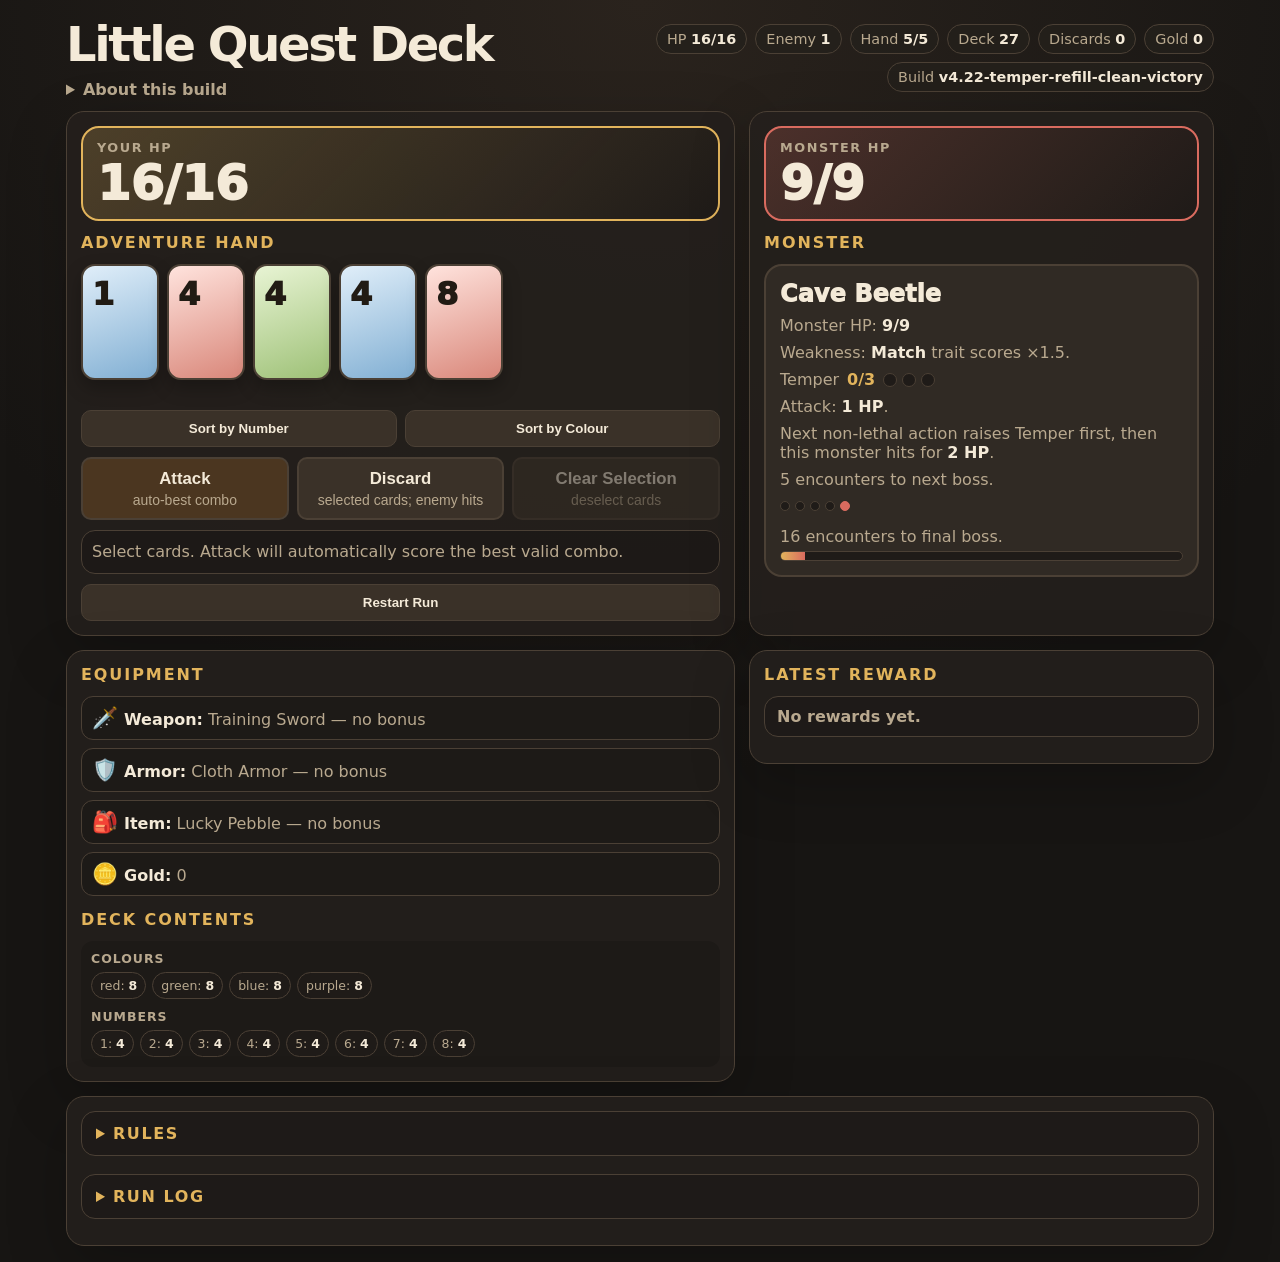
==== public/index.html @ 410072ea "Add enemy temper mechanics" ====
<!DOCTYPE html>
<html lang="en">
<head>
<meta charset="UTF-8">
<meta name="viewport" content="width=device-width, initial-scale=1.0">
<title>Little Quest Deck</title>
<link rel="stylesheet" href="styles.css">
</head>
<body>
<div class="app">
  <div class="header">
    <div>
      <h1>Little Quest Deck</h1>
      <details class="about-box">
        <summary>About this build</summary>
        <div class="subtitle">A stripped-back card-combo prototype. Fight one enemy at a time. Attack with selected cards, Discard X → Draw X to cycle cards, or clear your selection without spending a turn. Partial attacks and discards raise enemy Temper before retaliation. Defeating an enemy fully refills your hand. <strong id="buildLabel"></strong></div>
      </details>
    </div>
    <div class="stats">
      <div class="stat">HP <strong id="hp"></strong></div>
      <div class="stat">Enemy <strong id="encounter"></strong></div>
      <div class="stat">Hand <strong id="handCount"></strong></div>
      <div class="stat">Deck <strong id="deckCount"></strong></div>
      <div class="stat">Discards <strong id="discardCount"></strong></div>
      <div class="stat">Gold <strong id="goldCount"></strong></div>
      <div class="stat">Build <strong id="buildStat"></strong></div>
    </div>
  </div>

  <div class="grid">
    <main class="panel player-panel">
      <div class="player-hp-row"><div class="hp-card" id="playerHp"><div class="label">Your HP</div><div class="value" id="playerHpValue"></div></div></div>
      <h2>Adventure Hand</h2>
      <div class="hand" id="hand"></div>
      <div class="actions" style="grid-template-columns: repeat(2, 1fr);">
        <button id="sortNumberBtn">Sort by Number</button>
        <button id="sortColorBtn">Sort by Colour</button>
      </div>
      <div class="actions combat-actions">
        <button class="action-btn" id="attackBtn">Attack <small>auto-best combo</small></button>
        <button class="action-btn" id="discardBtn">Discard <small>selected cards; enemy hits</small></button>
        <button class="action-btn" id="clearSelectionBtn">Clear Selection <small>deselect cards</small></button>
      </div>
      <div class="score-preview" id="scorePreview"></div>
      <div class="actions" style="grid-template-columns: 1fr;">
        <button id="restartBtn">Restart Run</button>
      </div>
    </main>

    <section class="panel monster-panel">
      <div class="hp-board">
        <div class="hp-card monster" id="monsterHp"><div class="label">Monster HP</div><div class="value" id="monsterHpValue"></div></div>
      </div>
      <h2>Monster</h2>
      <div class="enemy" id="enemy"></div>
    </section>
  </div>

  <div class="info-grid">
    <section class="panel info-main">
      <h2>Equipment</h2>
      <div class="equipment" id="equipment"></div>
      <h2>Deck Contents</h2>
      <div class="deck-list" id="deckList"></div>
    </section>

    <section class="panel info-side">
      <h2>Latest Reward</h2>
      <div class="reward-banner" id="rewardBanner">No rewards yet.</div>
    </section>

    <aside class="panel rules-row">
      <details class="rules-box">
        <summary>Rules</summary>
      <ul class="rules">
        <li><strong>Attack</strong> with selected cards. The game automatically chooses the highest-scoring valid combo: Match, Sequence, or Flush. The Attack button turns green when the selected attack will defeat the enemy, red when it only deals partial damage.</li>
        <li>Starting hand size is 5. Hand size can rise to a max of 7.</li>
        <li><strong>Score math:</strong> selected card count × size multiplier × combo-family bonuses. Match, Sequence, and Flush bonuses can stack. Matching the enemy weakness adds another bonus. Weapons add bonus damage to their attack family.</li>
        <li><strong>Combo bonuses:</strong> Match ×1.25, Sequence ×1.25, Flush ×1.5. A straight flush gets both Sequence and Flush. Match hands score in chunks, so two pair = pair + pair and full house = three-kind + pair.</li>
        <li><strong>Valid combos:</strong> Match = all selected cards are in matching-number groups, including pair, two pair, three/four of a kind, or full house. Sequence = 3+ consecutive numbers. Flush = 3+ same colour.</li>
        <li>Enemy weakness is one broad family: Match, Sequence, or Flush. Combo bonuses stack; a straight flush gets both Sequence and Flush.</li>
        <li>Enemies have HP. If your attack is less than their total HP, it still knocks their HP down, raises Temper by 1, then they hit back.</li>
        <li><strong>Temper:</strong> each enemy starts at 0 Temper. Partial attacks and discards raise Temper before retaliation, up to 3. Each Temper adds +1 to that enemy's attack. Temper resets when a new enemy appears.</li>
        <li>Enemies 5, 10, and 15 are bosses. Enemy 16 is the final boss: -1 effective hand size, win prize on defeat, then you can keep playing endless mode.</li>
        <li><strong>Discard</strong> replaces selected cards. The enemy gains Temper, then hits afterward at half strength rounded down.</li>
        <li><strong>Clear Selection</strong> deselects your current cards without spending a turn.</li>
        <li>After a non-lethal attack, draw at most 2 cards. Defeating an enemy fully refills your hand for the next encounter.</li>
        <li><strong>Clean Victory:</strong> defeat with 0-3 excess damage to gain +2 gold. Boss Clean Victories also heal 1 HP.</li>
        <li>Equipment slots start with basic no-bonus gear. New gear can be equipped or sold for gold. Weapon adds attack damage, Armor reduces damage, and Item gives utility bonuses.</li>
        <li>Deck editing rewards — adding or removing cards — are not in this build yet.</li>
      </ul>
      </details>
      <details class="rules-box log-box">
        <summary>Run Log</summary>
        <div class="log" id="log"></div>
      </details>
    </aside>
  </div>
</div>
<div class="modal" id="modal"><div class="modal-card" id="modalCard"></div></div>

<script src="game.js"></script>
</body>
</html>
---- public/styles.css ----
:root {
  --bg: #171513;
  --panel: #24201c;
  --panel2: #302a24;
  --text: #f4ead8;
  --muted: #b9a98f;
  --gold: #e2b45c;
  --red: #d96b5f;
  --green: #83b36b;
  --blue: #6fa9d8;
  --purple: #b284d8;
  --border: #4b4035;
}
* { box-sizing: border-box; }
body {
  margin: 0;
  background: radial-gradient(circle at top, #2a231d 0%, var(--bg) 55%);
  color: var(--text);
  font-family: system-ui, -apple-system, BlinkMacSystemFont, "Segoe UI", sans-serif;
  min-height: 100vh;
}
button {
  border: 1px solid var(--border);
  background: #3a3128;
  color: var(--text);
  border-radius: 10px;
  padding: 10px 14px;
  cursor: pointer;
  font-weight: 800;
}
button:hover:not(:disabled) { border-color: var(--gold); transform: translateY(-1px); }
button:disabled { opacity: 0.45; cursor: not-allowed; }
button.attack-ready { background: #2f5f35; border-color: var(--green); }
button.attack-short { background: #67302b; border-color: var(--red); }
.hp-board { margin: 0 0 12px; display:grid; grid-template-columns: 1fr; gap:12px; }
.player-hp-row { margin: 0 0 12px; }
.hp-card { border: 2px solid var(--gold); border-radius: 18px; padding: 12px 14px; background: linear-gradient(135deg, rgba(226,180,92,0.22), rgba(0,0,0,0.12)); }
.hp-card.monster { border-color: var(--red); background: linear-gradient(135deg, rgba(217,107,95,0.22), rgba(0,0,0,0.12)); }
.hp-card .label { color: var(--muted); font-weight:900; text-transform:uppercase; letter-spacing:0.12em; font-size:0.8rem; }
.hp-card .value { color: var(--text); font-size: clamp(1.8rem, 5vw, 3rem); font-weight: 950; line-height: 1; margin-top:4px; }
.hp-card.low { border-color: var(--red); background: linear-gradient(135deg, rgba(217,107,95,0.30), rgba(0,0,0,0.16)); }
.app { max-width: 1180px; margin: 0 auto; padding: 16px; }
.header { display: flex; justify-content: space-between; gap: 14px; align-items: center; margin-bottom: 12px; }
h1 { margin: 0; font-size: clamp(1.8rem, 4vw, 3rem); letter-spacing: -0.05em; white-space: nowrap; }
.subtitle { color: var(--muted); max-width: 720px; line-height: 1.5; }
.about-box { margin-top: 8px; max-width: 720px; }
.about-box summary { cursor: pointer; color: var(--muted); font-weight: 800; }
.about-box[open] summary { margin-bottom: 6px; color: var(--gold); }
.stats { display: flex; flex-wrap: wrap; gap: 8px; justify-content: flex-end; }
.stat { background: rgba(36,32,28,0.82); border: 1px solid var(--border); border-radius: 999px; padding: 6px 10px; color: var(--muted); font-size:0.9rem; }
.stat strong { color: var(--text); }
.grid { display: grid; grid-template-columns: minmax(0, 1.18fr) minmax(320px, 0.82fr); gap: 14px; align-items:start; }
.info-grid { display:grid; grid-template-columns: minmax(0, 1.18fr) minmax(320px, 0.82fr); gap:14px; margin-top:14px; align-items:start; }
.info-main { grid-column: 1; }
.info-side { grid-column: 2; }
.rules-row { grid-column: 1 / -1; }
.player-panel, .monster-panel { min-height: 100%; }
.panel { background: rgba(36,32,28,0.9); border: 1px solid var(--border); border-radius: 18px; padding: 14px; box-shadow: 0 20px 60px rgba(0,0,0,0.22); }
.panel h2 { margin: 0 0 12px; font-size: 1rem; color: var(--gold); text-transform: uppercase; letter-spacing: 0.12em; }
.enemy { background: var(--panel2); border: 2px solid var(--border); border-radius: 18px; padding: 14px; min-height: 150px; display: grid; gap: 8px; }
.enemy .name { font-size: 1.5rem; font-weight: 950; }
.enemy .line { color: var(--muted); }
.enemy strong { color: var(--text); }
.temper-row { display:grid; grid-template-columns: auto auto 1fr; gap:8px; align-items:center; color:var(--muted); }
.temper-row strong { color:var(--gold); }
.temper-pips { display:flex; gap:5px; align-items:center; }
.temper-pip { width:14px; height:14px; border-radius:999px; border:1px solid var(--border); background:#1f1b18; }
.temper-pip.hot { background:var(--red); border-color:var(--red); box-shadow:0 0 0 3px rgba(217,107,95,0.14); }
.hand { display: flex; flex-wrap: wrap; gap: 8px; min-height: 136px; }
.card { width: 78px; height: 116px; border-radius: 14px; border: 2px solid var(--border); background: linear-gradient(160deg, #f7ebd1, #d9c49a); color: #211b14; display: flex; flex-direction: column; justify-content: space-between; padding: 9px; cursor: pointer; box-shadow: 0 8px 18px rgba(0,0,0,0.25); user-select: none; position: relative; overflow: hidden; }
.card.selected { outline: 4px solid var(--gold); transform: translateY(-5px); }
.card .num { font-size: 2rem; font-weight: 950; }
.card.red { background: linear-gradient(160deg, #ffe3dd, #d9877a); }
.card.green { background: linear-gradient(160deg, #e8f4d4, #9ec177); }
.card.blue { background: linear-gradient(160deg, #e0eef9, #81afd3); }
.card.purple { background: linear-gradient(160deg, #eee0f9, #b891d7); }
.score-preview { margin-top: 10px; border: 1px solid var(--border); border-radius: 14px; padding: 10px; color: var(--muted); background: rgba(0,0,0,0.16); line-height: 1.35; }
.score-preview strong { color: var(--text); }
.score-big { display:flex; align-items:baseline; gap:10px; margin-bottom:8px; }
.score-number { font-size:2rem; font-weight:950; color:var(--gold); line-height:1; }
.score-formula { display:grid; grid-template-columns: repeat(auto-fit, minmax(105px, 1fr)); gap:8px; margin-top:8px; }
.score-part { background:rgba(255,255,255,0.05); border:1px solid var(--border); border-radius:10px; padding:8px; text-align:center; }
.score-part b { display:block; color:var(--text); font-size:1.05rem; }
.actions { display: grid; grid-template-columns: repeat(3, 1fr); gap: 8px; margin-top: 10px; }
.combat-actions { margin-top: 10px; margin-bottom: 10px; }
.combat-actions button { min-height: 58px; font-size: 1.05rem; border-width: 2px; }
.combat-actions #attackBtn { background: #4b3620; border-color: var(--border); }
.combat-actions #attackBtn.attack-ready { background: #2f5f35; border-color: var(--green); }
.combat-actions #attackBtn.attack-short { background: #67302b; border-color: var(--red); }
.action-btn small { display: block; color: var(--muted); font-weight: 500; margin-top: 3px; }
.reward-banner { margin: 12px 0; border: 1px solid var(--border); border-radius: 14px; padding: 10px 12px; background: rgba(0,0,0,0.12); color: var(--muted); font-weight: 750; }
.equipment { display:grid; gap:8px; margin-bottom:14px; }
.slot { border:1px solid var(--border); border-radius:12px; padding:9px 10px; background:rgba(0,0,0,0.14); color:var(--muted); }
.slot strong { color:var(--text); }
.slot .icon { font-size:1.3rem; margin-right:6px; }
.modal { position: fixed; inset: 0; background: rgba(0,0,0,0.68); display:none; align-items:center; justify-content:center; z-index:20; padding:20px; }
.modal.show { display:flex; }
.modal-card { width:min(560px, 100%); border:2px solid var(--gold); border-radius:20px; background:linear-gradient(160deg,#302a24,#1f1b18); padding:20px; box-shadow:0 24px 80px rgba(0,0,0,0.5); }
.modal-card h2 { margin:0 0 8px; color:var(--gold); }
.modal-card p { color:var(--muted); line-height:1.45; }
.modal-actions { display:grid; gap:10px; margin-top:14px; }
.shop-offer { border:1px solid var(--border); border-radius:14px; padding:10px; background:rgba(255,255,255,0.04); }
.shop-offer button { width:100%; margin-top:8px; }
.boss-track { display:flex; gap:5px; align-items:center; margin-top:4px; }
.boss-dot { width:10px; height:10px; border-radius:999px; border:1px solid var(--border); background:#1f1b18; }
.boss-dot.done { background:var(--gold); border-color:var(--gold); }
.boss-dot.boss { background:var(--red); border-color:var(--red); }
.hp-hit { animation: hpFlash 900ms ease-out; }
.hp-shake { animation: hpShake 900ms ease-out; }
@keyframes hpFlash { 0% { box-shadow:0 0 0 0 rgba(217,107,95,0); transform:scale(1); } 20% { box-shadow:0 0 0 8px rgba(217,107,95,0.50); transform:scale(1.06); background:rgba(217,107,95,0.24); } 100% { box-shadow:0 0 0 0 rgba(217,107,95,0); transform:scale(1); } }
@keyframes hpShake { 0%,100% { transform:translateX(0); } 15% { transform:translateX(-9px); } 30% { transform:translateX(9px); } 45% { transform:translateX(-7px); } 60% { transform:translateX(7px); } 75% { transform:translateX(-3px); } }
.final-track { margin-top:8px; }
.final-bar { height:10px; border:1px solid var(--border); border-radius:999px; background:#1f1b18; overflow:hidden; margin-top:5px; }
.final-fill { height:100%; background:linear-gradient(90deg, var(--gold), var(--red)); }
.deck-list { display: grid; gap: 10px; background: rgba(0,0,0,0.14); border-radius: 12px; padding: 10px; }
.deck-group h3 { margin: 0 0 6px; color: var(--muted); font-size: 0.78rem; text-transform: uppercase; letter-spacing: 0.08em; }
.deck-counts { display: flex; flex-wrap: wrap; gap: 6px; }
.deck-pill { border: 1px solid var(--border); border-radius: 999px; padding: 5px 8px; font-size: 0.78rem; color: var(--muted); background: #1f1b18; }
.deck-pill strong { color: var(--text); }
.rules-box { margin-bottom: 12px; border: 1px solid var(--border); border-radius: 14px; background: rgba(0,0,0,0.12); overflow: hidden; }
.log-box { margin-top: 18px; }
.rules-box summary { cursor: pointer; padding: 12px 14px; color: var(--gold); font-weight: 900; text-transform: uppercase; letter-spacing: 0.1em; list-style-position: inside; }
.rules-box[open] summary { border-bottom: 1px solid var(--border); }
.rules { color: var(--muted); line-height: 1.45; margin: 0 0 12px; padding-left: 18px; }
.rules-box .rules { margin: 12px 14px 14px 32px; }
.log { height: 220px; overflow: auto; background: rgba(0,0,0,0.18); border-radius: 12px; padding: 12px; color: var(--muted); line-height: 1.45; font-size: 0.92rem; }
.log p { margin: 0 0 8px; }
.game-over { font-size: 1.2rem; color: var(--gold); font-weight: 900; }
@media (max-width: 900px) { .grid, .info-grid { grid-template-columns: 1fr; } .header { align-items:flex-start; flex-direction:column; } .stats { justify-content: flex-start; } .actions, .score-formula { grid-template-columns: 1fr; } }
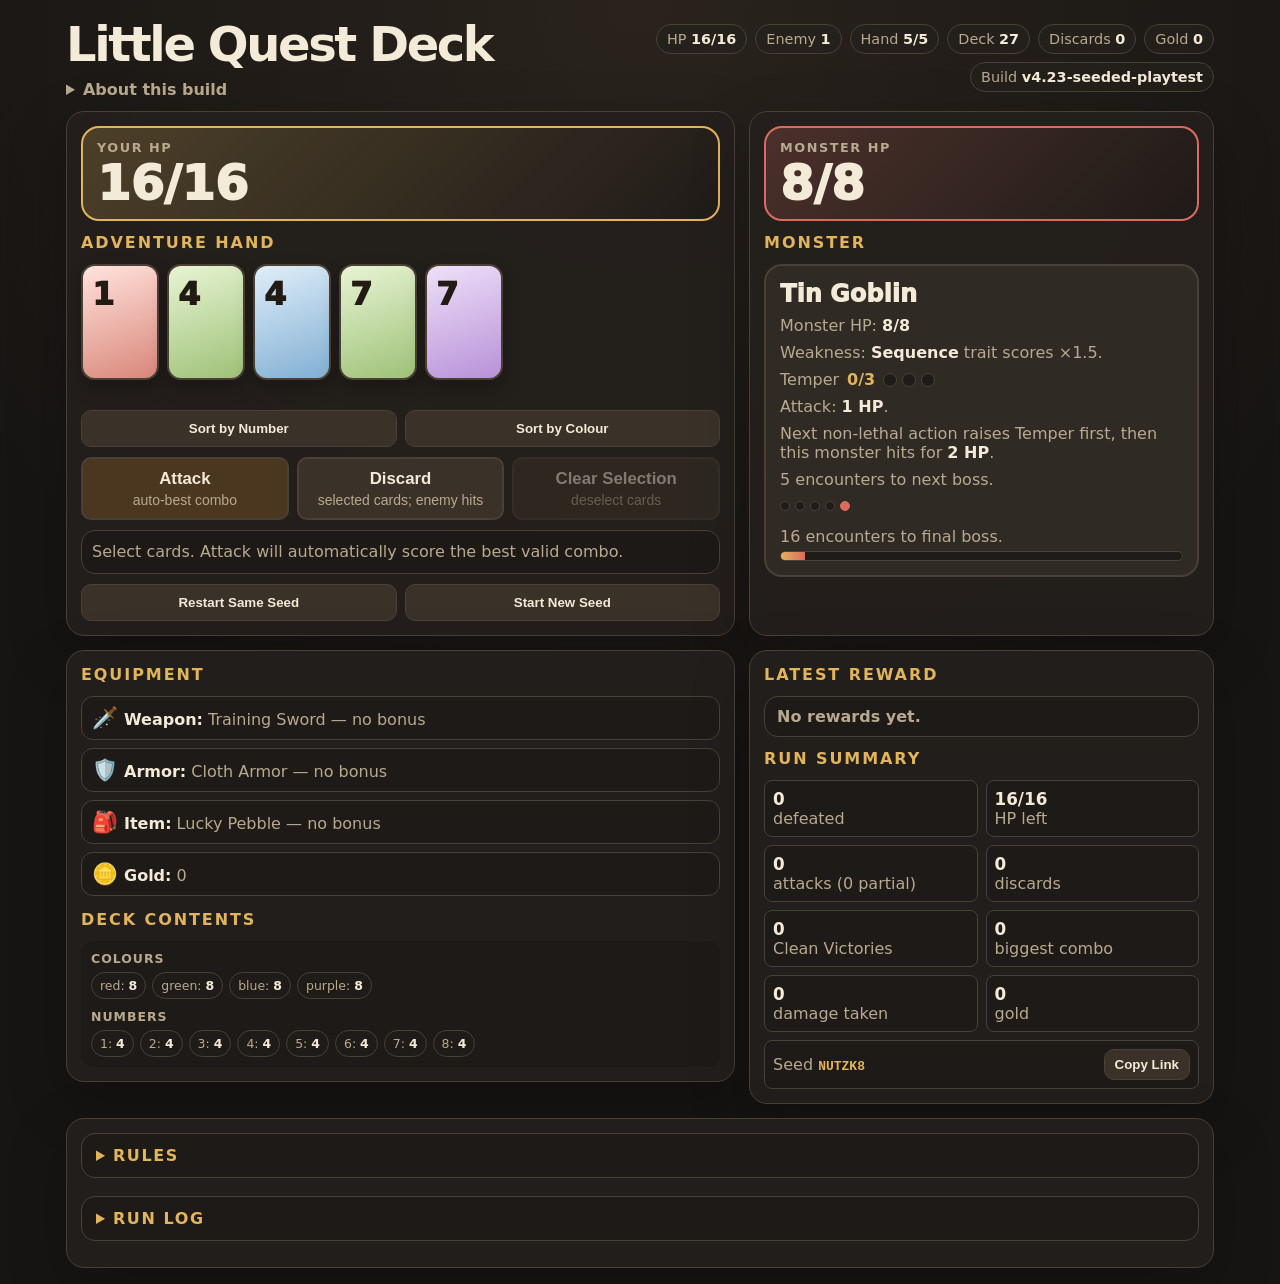
==== commit d1a578e5: "Add seeded playtest feedback" ====
--- a/public/index.html
+++ b/public/index.html
@@ -42,8 +42,9 @@
         <button class="action-btn" id="clearSelectionBtn">Clear Selection <small>deselect cards</small></button>
       </div>
       <div class="score-preview" id="scorePreview"></div>
-      <div class="actions" style="grid-template-columns: 1fr;">
-        <button id="restartBtn">Restart Run</button>
+      <div class="actions run-actions">
+        <button id="restartBtn">Restart Same Seed</button>
+        <button id="newSeedBtn">Start New Seed</button>
       </div>
     </main>
 
@@ -67,6 +68,8 @@
     <section class="panel info-side">
       <h2>Latest Reward</h2>
       <div class="reward-banner" id="rewardBanner">No rewards yet.</div>
+      <h2>Run Summary</h2>
+      <div class="run-summary" id="runSummary"></div>
     </section>
 
     <aside class="panel rules-row">
@@ -86,6 +89,7 @@
         <li><strong>Clear Selection</strong> deselects your current cards without spending a turn.</li>
         <li>After a non-lethal attack, draw at most 2 cards. Defeating an enemy fully refills your hand for the next encounter.</li>
         <li><strong>Clean Victory:</strong> defeat with 0-3 excess damage to gain +2 gold. Boss Clean Victories also heal 1 HP.</li>
+        <li>Each run has a seed in the page URL. Restart the same seed to replay identical cards, enemies, and rewards, or start a new seed for a fresh run.</li>
         <li>Equipment slots start with basic no-bonus gear. New gear can be equipped or sold for gold. Weapon adds attack damage, Armor reduces damage, and Item gives utility bonuses.</li>
         <li>Deck editing rewards — adding or removing cards — are not in this build yet.</li>
       </ul>
--- a/public/styles.css
+++ b/public/styles.css
@@ -76,6 +76,11 @@
 .card.purple { background: linear-gradient(160deg, #eee0f9, #b891d7); }
 .score-preview { margin-top: 10px; border: 1px solid var(--border); border-radius: 14px; padding: 10px; color: var(--muted); background: rgba(0,0,0,0.16); line-height: 1.35; }
 .score-preview strong { color: var(--text); }
+.forecast { display:grid; grid-template-columns:repeat(2,minmax(0,1fr)); gap:8px; margin-top:10px; }
+.forecast-item { border:1px solid var(--border); background:rgba(255,255,255,0.04); border-radius:8px; padding:8px; }
+.forecast-item span { display:block; color:var(--muted); font-size:0.78rem; text-transform:uppercase; font-weight:800; }
+.forecast-item strong { display:block; margin-top:2px; }
+.clean-forecast { color:var(--gold); font-weight:900; margin-top:9px; }
 .score-big { display:flex; align-items:baseline; gap:10px; margin-bottom:8px; }
 .score-number { font-size:2rem; font-weight:950; color:var(--gold); line-height:1; }
 .score-formula { display:grid; grid-template-columns: repeat(auto-fit, minmax(105px, 1fr)); gap:8px; margin-top:8px; }
@@ -89,6 +94,13 @@
 .combat-actions #attackBtn.attack-short { background: #67302b; border-color: var(--red); }
 .action-btn small { display: block; color: var(--muted); font-weight: 500; margin-top: 3px; }
 .reward-banner { margin: 12px 0; border: 1px solid var(--border); border-radius: 14px; padding: 10px 12px; background: rgba(0,0,0,0.12); color: var(--muted); font-weight: 750; }
+.run-summary { display:grid; grid-template-columns:repeat(2,minmax(0,1fr)); gap:8px; }
+.summary-stat { border:1px solid var(--border); border-radius:8px; padding:8px; background:rgba(0,0,0,0.14); color:var(--muted); }
+.summary-stat strong { display:block; color:var(--text); font-size:1.05rem; }
+.summary-seed { grid-column:1 / -1; display:flex; align-items:center; justify-content:space-between; gap:8px; }
+.summary-seed code { color:var(--gold); font-weight:900; overflow-wrap:anywhere; }
+.summary-seed button { padding:7px 10px; flex:0 0 auto; }
+.run-actions { grid-template-columns:repeat(2,minmax(0,1fr)); }
 .equipment { display:grid; gap:8px; margin-bottom:14px; }
 .slot { border:1px solid var(--border); border-radius:12px; padding:9px 10px; background:rgba(0,0,0,0.14); color:var(--muted); }
 .slot strong { color:var(--text); }
@@ -126,4 +138,5 @@
 .log { height: 220px; overflow: auto; background: rgba(0,0,0,0.18); border-radius: 12px; padding: 12px; color: var(--muted); line-height: 1.45; font-size: 0.92rem; }
 .log p { margin: 0 0 8px; }
 .game-over { font-size: 1.2rem; color: var(--gold); font-weight: 900; }
-@media (max-width: 900px) { .grid, .info-grid { grid-template-columns: 1fr; } .header { align-items:flex-start; flex-direction:column; } .stats { justify-content: flex-start; } .actions, .score-formula { grid-template-columns: 1fr; } }
+@media (max-width: 900px) { .grid, .info-grid { grid-template-columns: 1fr; } .info-main, .info-side, .rules-row { grid-column:1; } .header { align-items:flex-start; flex-direction:column; } .stats { justify-content: flex-start; } .actions:not(.run-actions), .score-formula { grid-template-columns: 1fr; } }
+@media (max-width: 480px) { .forecast, .run-summary, .run-actions { grid-template-columns:1fr; } .summary-seed { grid-column:1; align-items:flex-start; flex-direction:column; } }
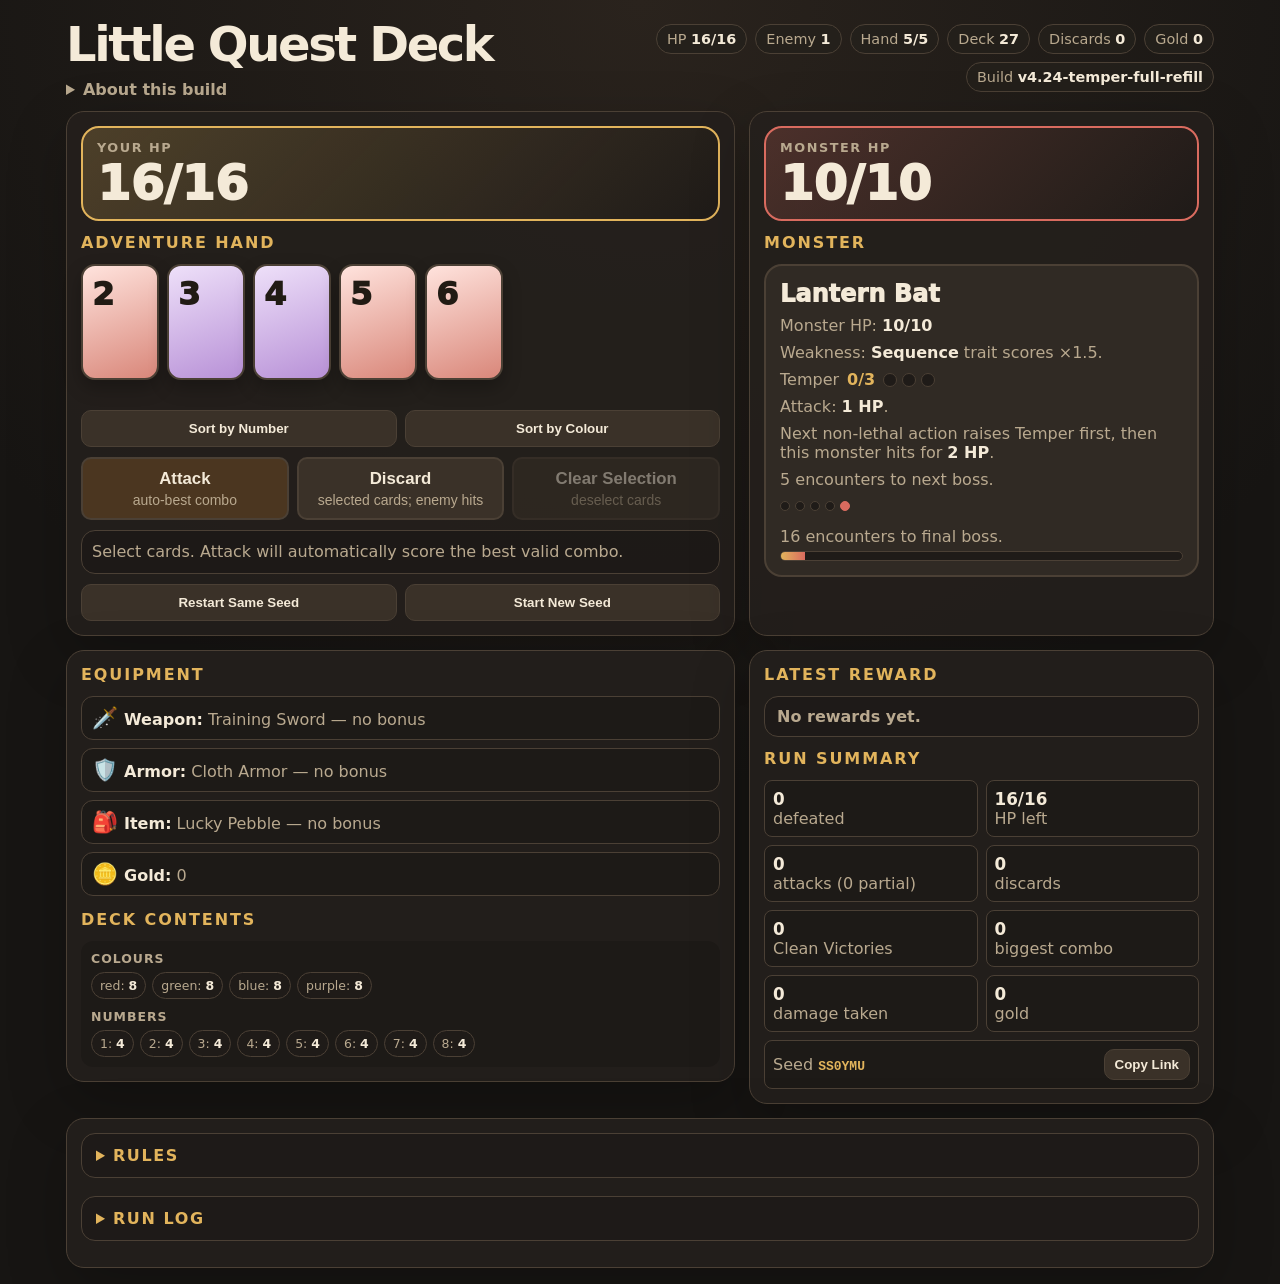
==== commit 2038c34d: "Restore full partial-attack refill" ====
--- a/public/index.html
+++ b/public/index.html
@@ -87,7 +87,7 @@
         <li>Enemies 5, 10, and 15 are bosses. Enemy 16 is the final boss: -1 effective hand size, win prize on defeat, then you can keep playing endless mode.</li>
         <li><strong>Discard</strong> replaces selected cards. The enemy gains Temper, then hits afterward at half strength rounded down.</li>
         <li><strong>Clear Selection</strong> deselects your current cards without spending a turn.</li>
-        <li>After a non-lethal attack, draw at most 2 cards. Defeating an enemy fully refills your hand for the next encounter.</li>
+        <li>After a non-lethal attack, replace every card played. Defeating an enemy fully refills your hand for the next encounter.</li>
         <li><strong>Clean Victory:</strong> defeat with 0-3 excess damage to gain +2 gold. Boss Clean Victories also heal 1 HP.</li>
         <li>Each run has a seed in the page URL. Restart the same seed to replay identical cards, enemies, and rewards, or start a new seed for a fresh run.</li>
         <li>Equipment slots start with basic no-bonus gear. New gear can be equipped or sold for gold. Weapon adds attack damage, Armor reduces damage, and Item gives utility bonuses.</li>
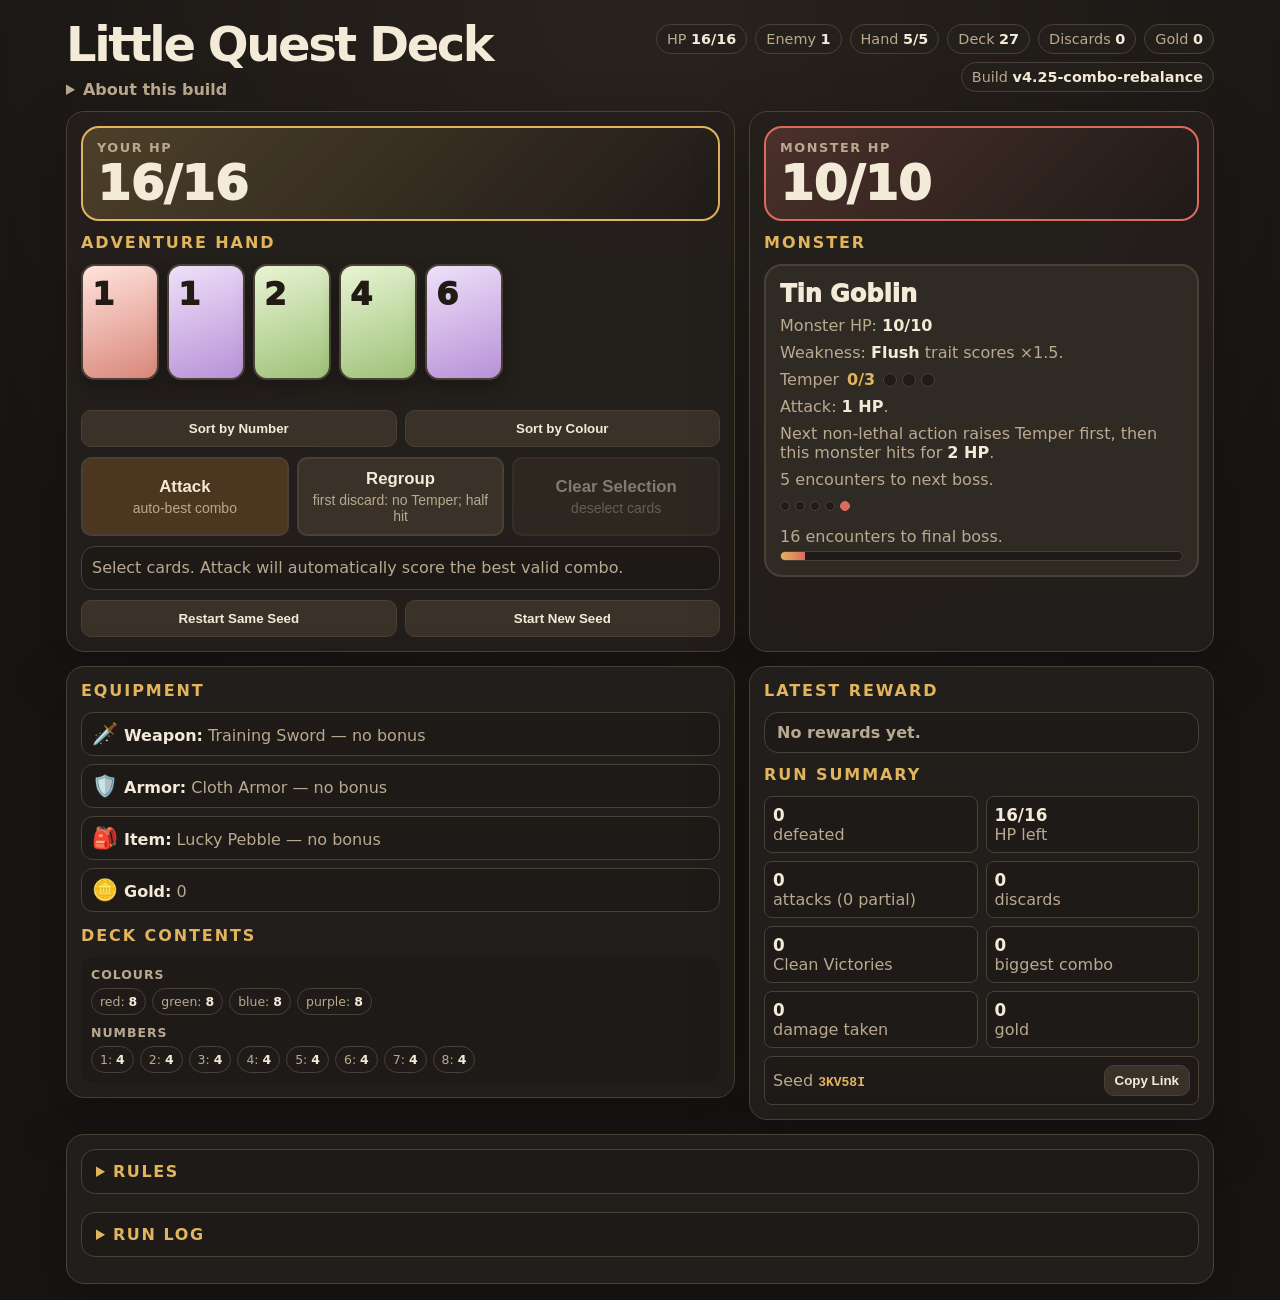
==== commit d61dbebc: "Rebalance combo families and playtest feedback" ====
--- a/public/index.html
+++ b/public/index.html
@@ -13,7 +13,7 @@
       <h1>Little Quest Deck</h1>
       <details class="about-box">
         <summary>About this build</summary>
-        <div class="subtitle">A stripped-back card-combo prototype. Fight one enemy at a time. Attack with selected cards, Discard X → Draw X to cycle cards, or clear your selection without spending a turn. Partial attacks and discards raise enemy Temper before retaliation. Defeating an enemy fully refills your hand. <strong id="buildLabel"></strong></div>
+        <div class="subtitle">A stripped-back card-combo prototype. Fight one enemy at a time. Attack with selected cards, Regroup/Discard to cycle cards, or clear your selection without spending a turn. Partial attacks and repeat discards raise enemy Temper before retaliation. Defeating an enemy fully refills your hand. <strong id="buildLabel"></strong></div>
       </details>
     </div>
     <div class="stats">
@@ -78,19 +78,20 @@
       <ul class="rules">
         <li><strong>Attack</strong> with selected cards. The game automatically chooses the highest-scoring valid combo: Match, Sequence, or Flush. The Attack button turns green when the selected attack will defeat the enemy, red when it only deals partial damage.</li>
         <li>Starting hand size is 5. Hand size can rise to a max of 7.</li>
-        <li><strong>Score math:</strong> selected card count × size multiplier × combo-family bonuses. Match, Sequence, and Flush bonuses can stack. Matching the enemy weakness adds another bonus. Weapons add bonus damage to their attack family.</li>
-        <li><strong>Combo bonuses:</strong> Match ×1.25, Sequence ×1.25, Flush ×1.5. A straight flush gets both Sequence and Flush. Match hands score in chunks, so two pair = pair + pair and full house = three-kind + pair.</li>
-        <li><strong>Valid combos:</strong> Match = all selected cards are in matching-number groups, including pair, two pair, three/four of a kind, or full house. Sequence = 3+ consecutive numbers. Flush = 3+ same colour.</li>
+        <li><strong>Match scores:</strong> Pair 9, Three-kind 27, Four-kind 63. Match groups stack, so two pair = 18 and full house = 36.</li>
+        <li><strong>Sequence scores:</strong> 3/4/5/6/7 cards score 15/35/68/120/192.</li>
+        <li><strong>Flush scores:</strong> 3/4/5/6/7 cards score 12/28/55/96/154. A straight flush stacks its Sequence and Flush scores.</li>
+        <li><strong>Valid combos:</strong> Match = one or more matching-number groups, including pair, two pair, three/four of a kind, or full house; unmatched selected cards add no Match score. Sequence = 3+ consecutive numbers. Flush = 3+ same colour.</li>
         <li>Enemy weakness is one broad family: Match, Sequence, or Flush. Combo bonuses stack; a straight flush gets both Sequence and Flush.</li>
         <li>Enemies have HP. If your attack is less than their total HP, it still knocks their HP down, raises Temper by 1, then they hit back.</li>
-        <li><strong>Temper:</strong> each enemy starts at 0 Temper. Partial attacks and discards raise Temper before retaliation, up to 3. Each Temper adds +1 to that enemy's attack. Temper resets when a new enemy appears.</li>
+        <li><strong>Temper:</strong> each enemy starts at 0 Temper. Partial attacks and repeat discards raise Temper before retaliation, up to 3. Each Temper adds +1 to that enemy's attack. Temper resets when a new enemy appears.</li>
         <li>Enemies 5, 10, and 15 are bosses. Enemy 16 is the final boss: -1 effective hand size, win prize on defeat, then you can keep playing endless mode.</li>
-        <li><strong>Discard</strong> replaces selected cards. The enemy gains Temper, then hits afterward at half strength rounded down.</li>
+        <li><strong>Regroup/Discard:</strong> replace selected cards and take a half-strength hit. Your first discard against each enemy is a free Regroup that does not raise Temper; later discards do.</li>
         <li><strong>Clear Selection</strong> deselects your current cards without spending a turn.</li>
         <li>After a non-lethal attack, replace every card played. Defeating an enemy fully refills your hand for the next encounter.</li>
         <li><strong>Clean Victory:</strong> defeat with 0-3 excess damage to gain +2 gold. Boss Clean Victories also heal 1 HP.</li>
         <li>Each run has a seed in the page URL. Restart the same seed to replay identical cards, enemies, and rewards, or start a new seed for a fresh run.</li>
-        <li>Equipment slots start with basic no-bonus gear. New gear can be equipped or sold for gold. Weapon adds attack damage, Armor reduces damage, and Item gives utility bonuses.</li>
+        <li>Equipment slots start with basic no-bonus gear. Normal monsters have a 15% chance to drop equipment; boss shops remain guaranteed. New gear can be equipped or sold for gold.</li>
         <li>Deck editing rewards — adding or removing cards — are not in this build yet.</li>
       </ul>
       </details>
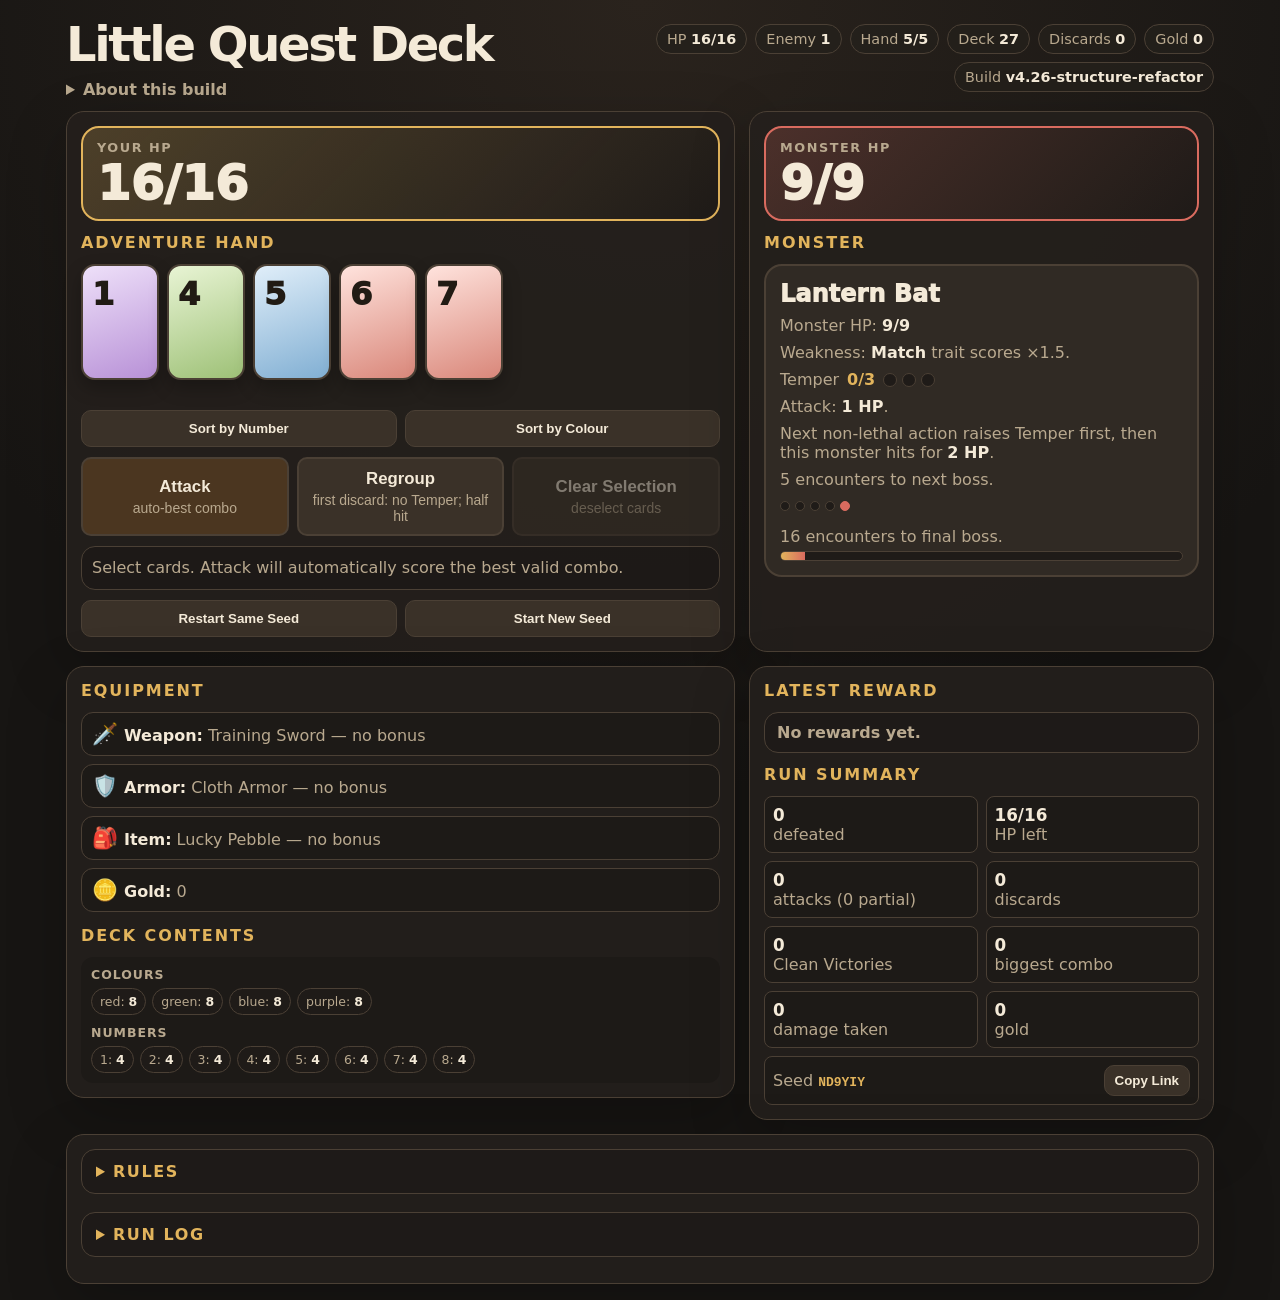
==== commit f6aaf5ad: "Refactor game rules state and rendering" ====
--- a/public/index.html
+++ b/public/index.html
@@ -104,6 +104,8 @@
 </div>
 <div class="modal" id="modal"><div class="modal-card" id="modalCard"></div></div>
 
+<script src="rules.js"></script>
+<script src="game-state.js"></script>
 <script src="game.js"></script>
 </body>
 </html>
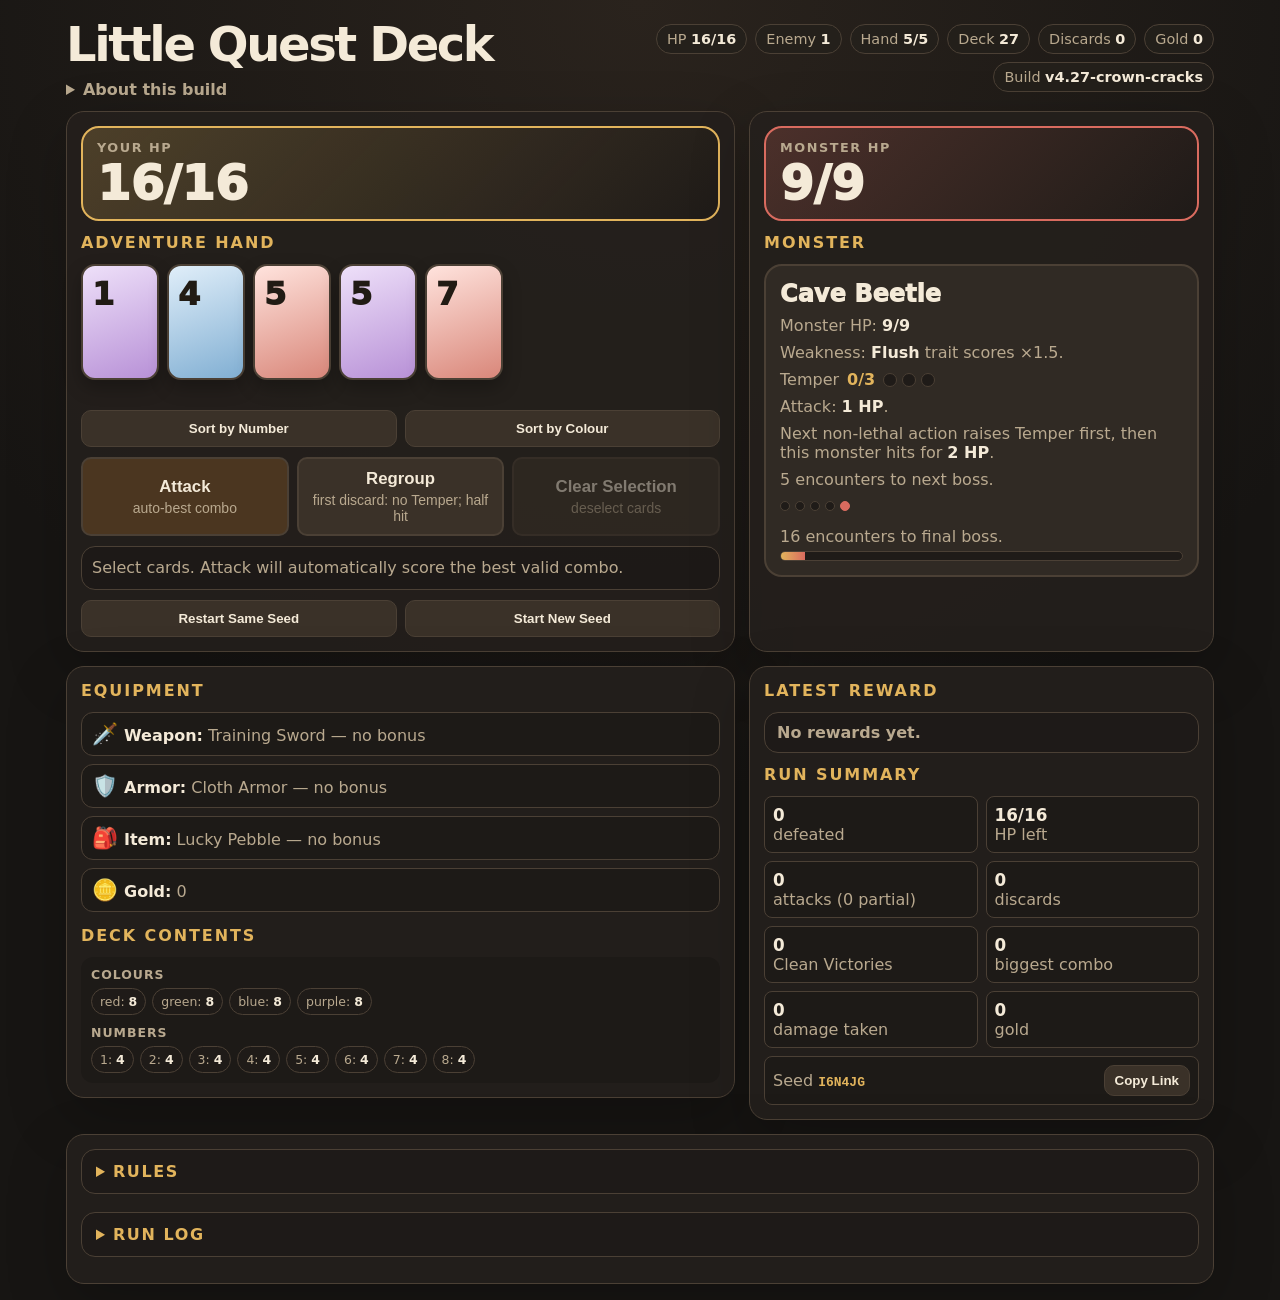
==== commit 524190ac: "Add Crown Cracks final boss mechanic" ====
--- a/public/index.html
+++ b/public/index.html
@@ -85,11 +85,11 @@
         <li>Enemy weakness is one broad family: Match, Sequence, or Flush. Combo bonuses stack; a straight flush gets both Sequence and Flush.</li>
         <li>Enemies have HP. If your attack is less than their total HP, it still knocks their HP down, raises Temper by 1, then they hit back.</li>
         <li><strong>Temper:</strong> each enemy starts at 0 Temper. Partial attacks and repeat discards raise Temper before retaliation, up to 3. Each Temper adds +1 to that enemy's attack. Temper resets when a new enemy appears.</li>
-        <li>Enemies 5, 10, and 15 are bosses. Enemy 16 is the final boss: -1 effective hand size, win prize on defeat, then you can keep playing endless mode.</li>
+        <li>Enemies 5, 10, and 15 are bosses. Enemy 16 is the final boss: -1 effective hand size, Crown Cracks damage applied, win prize on defeat, then you can keep playing endless mode.</li>
         <li><strong>Regroup/Discard:</strong> replace selected cards and take a half-strength hit. Your first discard against each enemy is a free Regroup that does not raise Temper; later discards do.</li>
         <li><strong>Clear Selection</strong> deselects your current cards without spending a turn.</li>
         <li>After a non-lethal attack, replace every card played. Defeating an enemy fully refills your hand for the next encounter.</li>
-        <li><strong>Clean Victory:</strong> defeat with 0-3 excess damage to gain +2 gold. Boss Clean Victories also heal 1 HP.</li>
+        <li><strong>Clean Victory:</strong> defeat with 0-3 excess damage to gain +2 gold. Before the final boss, each Clean Victory also removes 2 HP from its crown, capped at 12 HP total. Boss Clean Victories also heal 1 HP.</li>
         <li>Each run has a seed in the page URL. Restart the same seed to replay identical cards, enemies, and rewards, or start a new seed for a fresh run.</li>
         <li>Equipment slots start with basic no-bonus gear. Normal monsters have a 15% chance to drop equipment; boss shops remain guaranteed. New gear can be equipped or sold for gold.</li>
         <li>Deck editing rewards — adding or removing cards — are not in this build yet.</li>
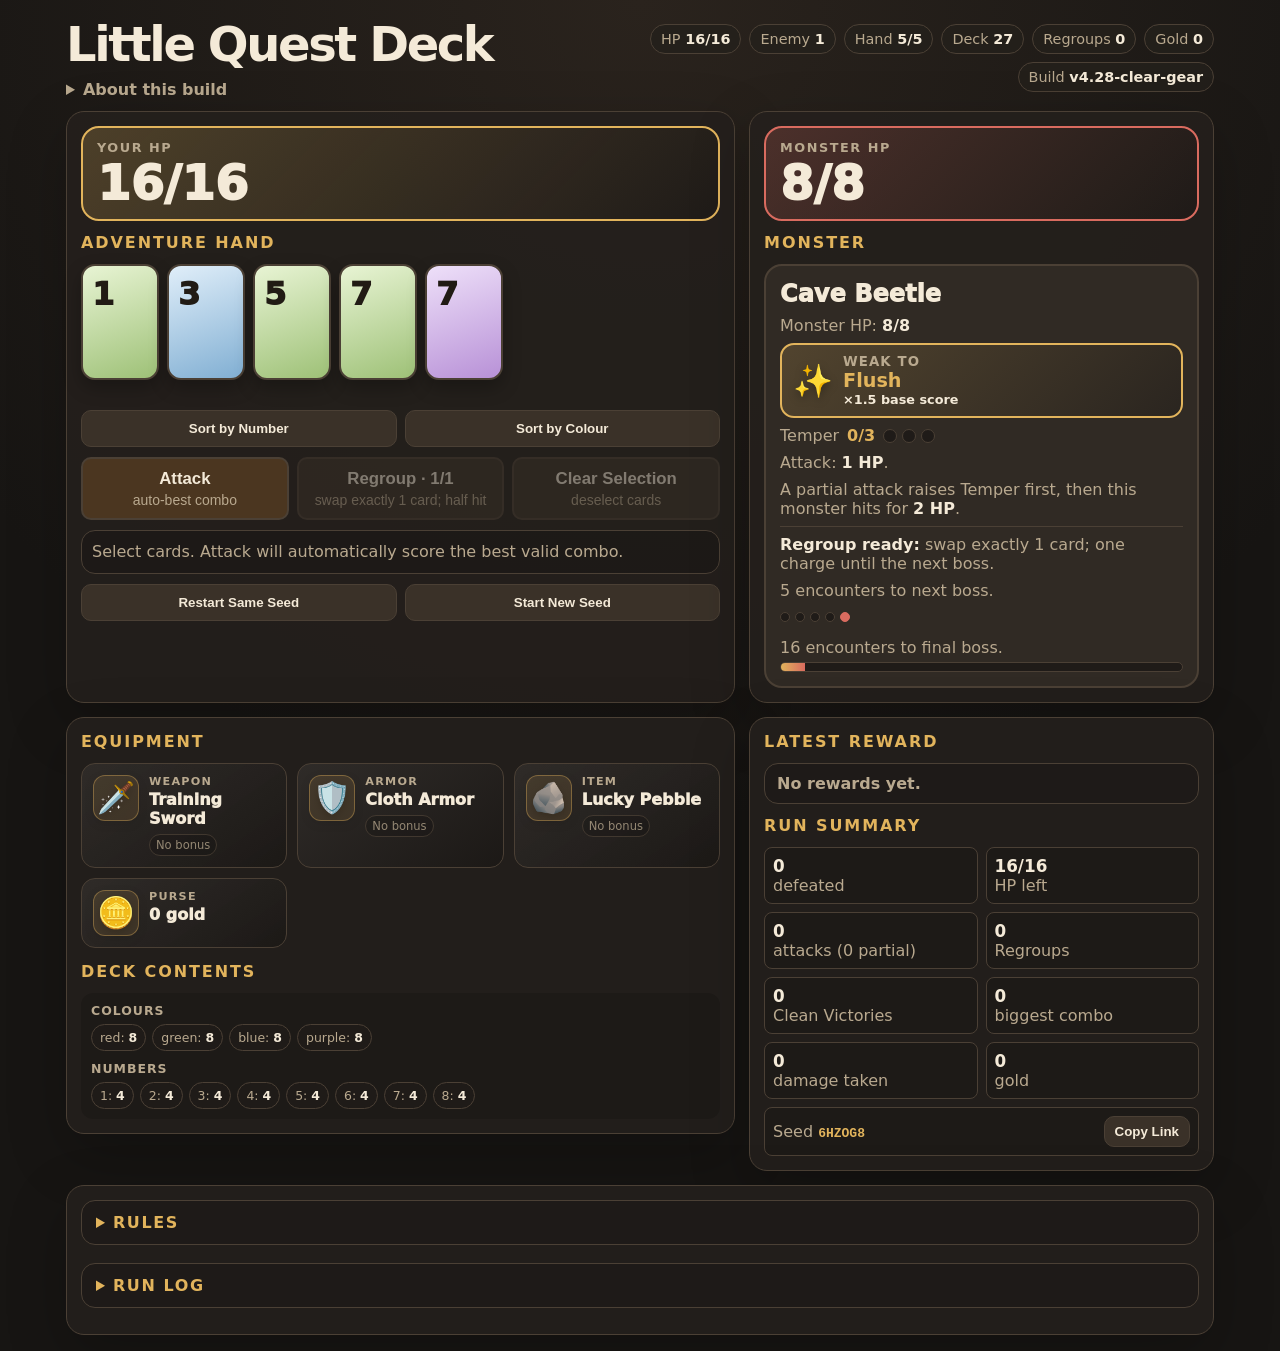
==== commit 5a4f832a: "Clarify scoring gear and limited Regroup" ====
--- a/public/index.html
+++ b/public/index.html
@@ -13,7 +13,7 @@
       <h1>Little Quest Deck</h1>
       <details class="about-box">
         <summary>About this build</summary>
-        <div class="subtitle">A stripped-back card-combo prototype. Fight one enemy at a time. Attack with selected cards, Regroup/Discard to cycle cards, or clear your selection without spending a turn. Partial attacks and repeat discards raise enemy Temper before retaliation. Defeating an enemy fully refills your hand. <strong id="buildLabel"></strong></div>
+        <div class="subtitle">A stripped-back card-combo prototype. Fight one enemy at a time. Attack with selected cards, spend a limited Regroup to swap one card, or clear your selection without spending a turn. Partial attacks raise enemy Temper before retaliation. Defeating an enemy fully refills your hand. <strong id="buildLabel"></strong></div>
       </details>
     </div>
     <div class="stats">
@@ -21,7 +21,7 @@
       <div class="stat">Enemy <strong id="encounter"></strong></div>
       <div class="stat">Hand <strong id="handCount"></strong></div>
       <div class="stat">Deck <strong id="deckCount"></strong></div>
-      <div class="stat">Discards <strong id="discardCount"></strong></div>
+      <div class="stat">Regroups <strong id="discardCount"></strong></div>
       <div class="stat">Gold <strong id="goldCount"></strong></div>
       <div class="stat">Build <strong id="buildStat"></strong></div>
     </div>
@@ -38,7 +38,7 @@
       </div>
       <div class="actions combat-actions">
         <button class="action-btn" id="attackBtn">Attack <small>auto-best combo</small></button>
-        <button class="action-btn" id="discardBtn">Discard <small>selected cards; enemy hits</small></button>
+        <button class="action-btn" id="discardBtn">Regroup · 1/1 <small>swap exactly 1 card; half hit</small></button>
         <button class="action-btn" id="clearSelectionBtn">Clear Selection <small>deselect cards</small></button>
       </div>
       <div class="score-preview" id="scorePreview"></div>
@@ -76,22 +76,22 @@
       <details class="rules-box">
         <summary>Rules</summary>
       <ul class="rules">
-        <li><strong>Attack</strong> with selected cards. The game automatically chooses the highest-scoring valid combo: Match, Sequence, or Flush. The Attack button turns green when the selected attack will defeat the enemy, red when it only deals partial damage.</li>
+        <li><strong>Attack</strong> with selected cards. The game automatically chooses the highest-scoring valid combo: Match, Sequence, or Flush. The score panel shows every part of the total. The Attack button turns green when the selected attack will defeat the enemy, red when it only deals partial damage.</li>
         <li>Starting hand size is 5. Hand size can rise to a max of 7.</li>
         <li><strong>Match scores:</strong> Pair 9, Three-kind 27, Four-kind 63. Match groups stack, so two pair = 18 and full house = 36.</li>
         <li><strong>Sequence scores:</strong> 3/4/5/6/7 cards score 15/35/68/120/192.</li>
         <li><strong>Flush scores:</strong> 3/4/5/6/7 cards score 12/28/55/96/154. A straight flush stacks its Sequence and Flush scores.</li>
         <li><strong>Valid combos:</strong> Match = one or more matching-number groups, including pair, two pair, three/four of a kind, or full house; unmatched selected cards add no Match score. Sequence = 3+ consecutive numbers. Flush = 3+ same colour.</li>
-        <li>Enemy weakness is one broad family: Match, Sequence, or Flush. Combo bonuses stack; a straight flush gets both Sequence and Flush.</li>
+        <li>Enemy weakness is one broad family: Match, Sequence, or Flush. Matching it multiplies the combo's base score by 1.5 before equipment bonuses. Matching selected cards glow and jiggle so the bonus is hard to miss. Combo bonuses stack; a straight flush gets both Sequence and Flush.</li>
         <li>Enemies have HP. If your attack is less than their total HP, it still knocks their HP down, raises Temper by 1, then they hit back.</li>
-        <li><strong>Temper:</strong> each enemy starts at 0 Temper. Partial attacks and repeat discards raise Temper before retaliation, up to 3. Each Temper adds +1 to that enemy's attack. Temper resets when a new enemy appears.</li>
+        <li><strong>Temper:</strong> each enemy starts at 0 Temper. Partial attacks and emergency swaps raise Temper before retaliation, up to 3. Each Temper adds +1 to that enemy's attack. Temper resets when a new enemy appears.</li>
         <li>Enemies 5, 10, and 15 are bosses. Enemy 16 is the final boss: -1 effective hand size, Crown Cracks damage applied, win prize on defeat, then you can keep playing endless mode.</li>
-        <li><strong>Regroup/Discard:</strong> replace selected cards and take a half-strength hit. Your first discard against each enemy is a free Regroup that does not raise Temper; later discards do.</li>
+        <li><strong>Regroup:</strong> swap exactly one selected card and take a half-strength hit. You get one Regroup charge for each five-encounter chapter; it recharges after defeating a boss. If the charge is spent and your hand has no valid attack at all, an Emergency Swap is allowed but raises Temper and takes a full-strength hit.</li>
         <li><strong>Clear Selection</strong> deselects your current cards without spending a turn.</li>
         <li>After a non-lethal attack, replace every card played. Defeating an enemy fully refills your hand for the next encounter.</li>
         <li><strong>Clean Victory:</strong> defeat with 0-3 excess damage to gain +2 gold. Before the final boss, each Clean Victory also removes 2 HP from its crown, capped at 12 HP total. Boss Clean Victories also heal 1 HP.</li>
         <li>Each run has a seed in the page URL. Restart the same seed to replay identical cards, enemies, and rewards, or start a new seed for a fresh run.</li>
-        <li>Equipment slots start with basic no-bonus gear. Normal monsters have a 15% chance to drop equipment; boss shops remain guaranteed. New gear can be equipped or sold for gold.</li>
+        <li>Equipment slots start with basic no-bonus gear. Normal monsters have a 15% chance to drop equipment; boss shops remain guaranteed. New gear is labelled as a clear upgrade, clear downgrade, or trade-off against the equipped item before you choose.</li>
         <li>Deck editing rewards — adding or removing cards — are not in this build yet.</li>
       </ul>
       </details>
--- a/public/styles.css
+++ b/public/styles.css
@@ -61,6 +61,13 @@
 .enemy .name { font-size: 1.5rem; font-weight: 950; }
 .enemy .line { color: var(--muted); }
 .enemy strong { color: var(--text); }
+.weakness-badge { display:flex; align-items:center; gap:10px; border:2px solid var(--gold); border-radius:14px; padding:9px 11px; background:linear-gradient(135deg,rgba(226,180,92,0.19),rgba(0,0,0,0.12)); }
+.weakness-badge > span { font-size:2rem; filter:drop-shadow(0 3px 5px rgba(0,0,0,0.35)); }
+.weakness-badge small, .weakness-badge strong, .weakness-badge em { display:block; }
+.weakness-badge small { color:var(--muted); text-transform:uppercase; font-weight:900; letter-spacing:0.08em; }
+.weakness-badge strong { font-size:1.2rem; color:var(--gold); }
+.weakness-badge em { color:var(--text); font-size:0.8rem; font-style:normal; font-weight:800; }
+.regroup-status { border-top:1px solid var(--border); padding-top:8px; }
 .temper-row { display:grid; grid-template-columns: auto auto 1fr; gap:8px; align-items:center; color:var(--muted); }
 .temper-row strong { color:var(--gold); }
 .temper-pips { display:flex; gap:5px; align-items:center; }
@@ -69,6 +76,8 @@
 .hand { display: flex; flex-wrap: wrap; gap: 8px; min-height: 136px; }
 .card { width: 78px; height: 116px; border-radius: 14px; border: 2px solid var(--border); background: linear-gradient(160deg, #f7ebd1, #d9c49a); color: #211b14; display: flex; flex-direction: column; justify-content: space-between; padding: 9px; cursor: pointer; box-shadow: 0 8px 18px rgba(0,0,0,0.25); user-select: none; position: relative; overflow: hidden; }
 .card.selected { outline: 4px solid var(--gold); transform: translateY(-5px); }
+.card.weakness-hit { outline-color:#ffe08a; box-shadow:0 0 0 4px rgba(255,224,138,0.18), 0 10px 26px rgba(226,180,92,0.55); animation:weaknessJiggle 620ms ease-in-out; }
+.weakness-tag { align-self:center; border-radius:999px; padding:3px 7px; background:#2f5f35; color:#fff8d8; font-size:0.76rem; font-weight:950; box-shadow:0 2px 5px rgba(0,0,0,0.22); }
 .card .num { font-size: 2rem; font-weight: 950; }
 .card.red { background: linear-gradient(160deg, #ffe3dd, #d9877a); }
 .card.green { background: linear-gradient(160deg, #e8f4d4, #9ec177); }
@@ -76,6 +85,8 @@
 .card.purple { background: linear-gradient(160deg, #eee0f9, #b891d7); }
 .score-preview { margin-top: 10px; border: 1px solid var(--border); border-radius: 14px; padding: 10px; color: var(--muted); background: rgba(0,0,0,0.16); line-height: 1.35; }
 .score-preview strong { color: var(--text); }
+.weakness-hit-banner { border:2px solid var(--gold); border-radius:12px; padding:8px 10px; margin-bottom:10px; background:linear-gradient(90deg,rgba(226,180,92,0.28),rgba(131,179,107,0.18)); color:#fff2c4; font-weight:950; letter-spacing:0.03em; animation:bonusPop 520ms ease-out; }
+.score-breakdown-label { margin-top:10px; color:var(--muted); font-size:0.75rem; text-transform:uppercase; font-weight:900; letter-spacing:0.1em; }
 .forecast { display:grid; grid-template-columns:repeat(2,minmax(0,1fr)); gap:8px; margin-top:10px; }
 .forecast-item { border:1px solid var(--border); background:rgba(255,255,255,0.04); border-radius:8px; padding:8px; }
 .forecast-item span { display:block; color:var(--muted); font-size:0.78rem; text-transform:uppercase; font-weight:800; }
@@ -86,12 +97,18 @@
 .score-formula { display:grid; grid-template-columns: repeat(auto-fit, minmax(105px, 1fr)); gap:8px; margin-top:8px; }
 .score-part { background:rgba(255,255,255,0.05); border:1px solid var(--border); border-radius:10px; padding:8px; text-align:center; }
 .score-part b { display:block; color:var(--text); font-size:1.05rem; }
+.score-part span { display:block; color:var(--muted); font-size:0.74rem; text-transform:uppercase; font-weight:850; }
+.score-part.weakness { border-color:var(--gold); background:rgba(226,180,92,0.14); }
+.score-part.weakness b { color:var(--gold); }
+.score-part.gear { border-color:#6f92b2; background:rgba(111,169,216,0.10); }
+.curse-note { margin-top:8px; color:var(--red); font-weight:800; }
 .actions { display: grid; grid-template-columns: repeat(3, 1fr); gap: 8px; margin-top: 10px; }
 .combat-actions { margin-top: 10px; margin-bottom: 10px; }
 .combat-actions button { min-height: 58px; font-size: 1.05rem; border-width: 2px; }
 .combat-actions #attackBtn { background: #4b3620; border-color: var(--border); }
 .combat-actions #attackBtn.attack-ready { background: #2f5f35; border-color: var(--green); }
 .combat-actions #attackBtn.attack-short { background: #67302b; border-color: var(--red); }
+.combat-actions #discardBtn.emergency { background:#67302b; border-color:var(--red); }
 .action-btn small { display: block; color: var(--muted); font-weight: 500; margin-top: 3px; }
 .reward-banner { margin: 12px 0; border: 1px solid var(--border); border-radius: 14px; padding: 10px 12px; background: rgba(0,0,0,0.12); color: var(--muted); font-weight: 750; }
 .run-summary { display:grid; grid-template-columns:repeat(2,minmax(0,1fr)); gap:8px; }
@@ -101,10 +118,29 @@
 .summary-seed code { color:var(--gold); font-weight:900; overflow-wrap:anywhere; }
 .summary-seed button { padding:7px 10px; flex:0 0 auto; }
 .run-actions { grid-template-columns:repeat(2,minmax(0,1fr)); }
-.equipment { display:grid; gap:8px; margin-bottom:14px; }
-.slot { border:1px solid var(--border); border-radius:12px; padding:9px 10px; background:rgba(0,0,0,0.14); color:var(--muted); }
-.slot strong { color:var(--text); }
-.slot .icon { font-size:1.3rem; margin-right:6px; }
+.equipment { display:grid; grid-template-columns:repeat(auto-fit,minmax(175px,1fr)); gap:10px; margin-bottom:14px; }
+.gear-card { display:flex; gap:10px; align-items:flex-start; min-height:104px; border:1px solid var(--border); border-radius:14px; padding:11px; background:linear-gradient(145deg,rgba(255,255,255,0.06),rgba(0,0,0,0.18)); }
+.gear-icon { flex:0 0 auto; width:46px; height:46px; display:grid; place-items:center; border-radius:12px; background:rgba(226,180,92,0.13); border:1px solid rgba(226,180,92,0.38); font-size:1.9rem; filter:drop-shadow(0 3px 4px rgba(0,0,0,0.35)); }
+.gear-copy { min-width:0; flex:1; }
+.gear-eyebrow { color:var(--muted); font-size:0.7rem; font-weight:900; letter-spacing:0.11em; text-transform:uppercase; }
+.gear-name { color:var(--text); font-weight:950; margin:2px 0 6px; }
+.gear-stats { display:flex; flex-wrap:wrap; gap:5px; }
+.gear-stat { border:1px solid var(--border); border-radius:999px; padding:3px 6px; color:var(--muted); background:rgba(0,0,0,0.18); font-size:0.72rem; }
+.gear-stat strong { color:var(--gold); }
+.gear-stat.muted { opacity:0.75; }
+.gold-card { min-height:auto; }
+.gear-compare-grid { display:grid; grid-template-columns:repeat(2,minmax(0,1fr)); gap:10px; margin:14px 0 10px; }
+.gear-comparison { border:1px solid var(--border); border-radius:14px; padding:10px; margin:10px 0; background:rgba(0,0,0,0.18); }
+.gear-comparison.better { border-color:var(--green); }
+.gear-comparison.worse { border-color:var(--red); }
+.gear-comparison.different { border-color:var(--gold); }
+.comparison-badge { display:inline-block; border-radius:999px; padding:4px 8px; margin-bottom:7px; color:#1e1a15; background:var(--gold); font-size:0.75rem; font-weight:950; text-transform:uppercase; letter-spacing:0.06em; }
+.gear-comparison.better .comparison-badge { background:var(--green); }
+.gear-comparison.worse .comparison-badge { background:var(--red); color:white; }
+.comparison-change { display:flex; justify-content:space-between; gap:12px; color:var(--muted); font-size:0.82rem; padding:3px 0; }
+.comparison-change strong { color:var(--text); }
+.comparison-change.gain strong { color:var(--green); }
+.comparison-change.loss strong { color:var(--red); }
 .modal { position: fixed; inset: 0; background: rgba(0,0,0,0.68); display:none; align-items:center; justify-content:center; z-index:20; padding:20px; }
 .modal.show { display:flex; }
 .modal-card { width:min(560px, 100%); border:2px solid var(--gold); border-radius:20px; background:linear-gradient(160deg,#302a24,#1f1b18); padding:20px; box-shadow:0 24px 80px rgba(0,0,0,0.5); }
@@ -113,6 +149,8 @@
 .modal-actions { display:grid; gap:10px; margin-top:14px; }
 .shop-offer { border:1px solid var(--border); border-radius:14px; padding:10px; background:rgba(255,255,255,0.04); }
 .shop-offer button { width:100%; margin-top:8px; }
+.shop-offer .gear-card { min-height:auto; }
+.shop-price { color:var(--gold); font-weight:900; margin-top:8px; }
 .boss-track { display:flex; gap:5px; align-items:center; margin-top:4px; }
 .boss-dot { width:10px; height:10px; border-radius:999px; border:1px solid var(--border); background:#1f1b18; }
 .boss-dot.done { background:var(--gold); border-color:var(--gold); }
@@ -121,6 +159,8 @@
 .hp-shake { animation: hpShake 900ms ease-out; }
 @keyframes hpFlash { 0% { box-shadow:0 0 0 0 rgba(217,107,95,0); transform:scale(1); } 20% { box-shadow:0 0 0 8px rgba(217,107,95,0.50); transform:scale(1.06); background:rgba(217,107,95,0.24); } 100% { box-shadow:0 0 0 0 rgba(217,107,95,0); transform:scale(1); } }
 @keyframes hpShake { 0%,100% { transform:translateX(0); } 15% { transform:translateX(-9px); } 30% { transform:translateX(9px); } 45% { transform:translateX(-7px); } 60% { transform:translateX(7px); } 75% { transform:translateX(-3px); } }
+@keyframes weaknessJiggle { 0%,100% { transform:translateY(-5px) rotate(0); } 20% { transform:translateY(-7px) rotate(-3deg); } 40% { transform:translateY(-5px) rotate(3deg); } 60% { transform:translateY(-7px) rotate(-2deg); } 80% { transform:translateY(-5px) rotate(2deg); } }
+@keyframes bonusPop { 0% { transform:scale(0.96); opacity:0.55; } 65% { transform:scale(1.02); opacity:1; } 100% { transform:scale(1); } }
 .final-track { margin-top:8px; }
 .final-bar { height:10px; border:1px solid var(--border); border-radius:999px; background:#1f1b18; overflow:hidden; margin-top:5px; }
 .final-fill { height:100%; background:linear-gradient(90deg, var(--gold), var(--red)); }
@@ -139,4 +179,6 @@
 .log p { margin: 0 0 8px; }
 .game-over { font-size: 1.2rem; color: var(--gold); font-weight: 900; }
 @media (max-width: 900px) { .grid, .info-grid { grid-template-columns: 1fr; } .info-main, .info-side, .rules-row { grid-column:1; } .header { align-items:flex-start; flex-direction:column; } .stats { justify-content: flex-start; } .actions:not(.run-actions), .score-formula { grid-template-columns: 1fr; } }
+@media (max-width: 560px) { .gear-compare-grid { grid-template-columns:1fr; } }
 @media (max-width: 480px) { .forecast, .run-summary, .run-actions { grid-template-columns:1fr; } .summary-seed { grid-column:1; align-items:flex-start; flex-direction:column; } }
+@media (prefers-reduced-motion: reduce) { *, *::before, *::after { animation-duration:0.01ms !important; animation-iteration-count:1 !important; transition-duration:0.01ms !important; } }
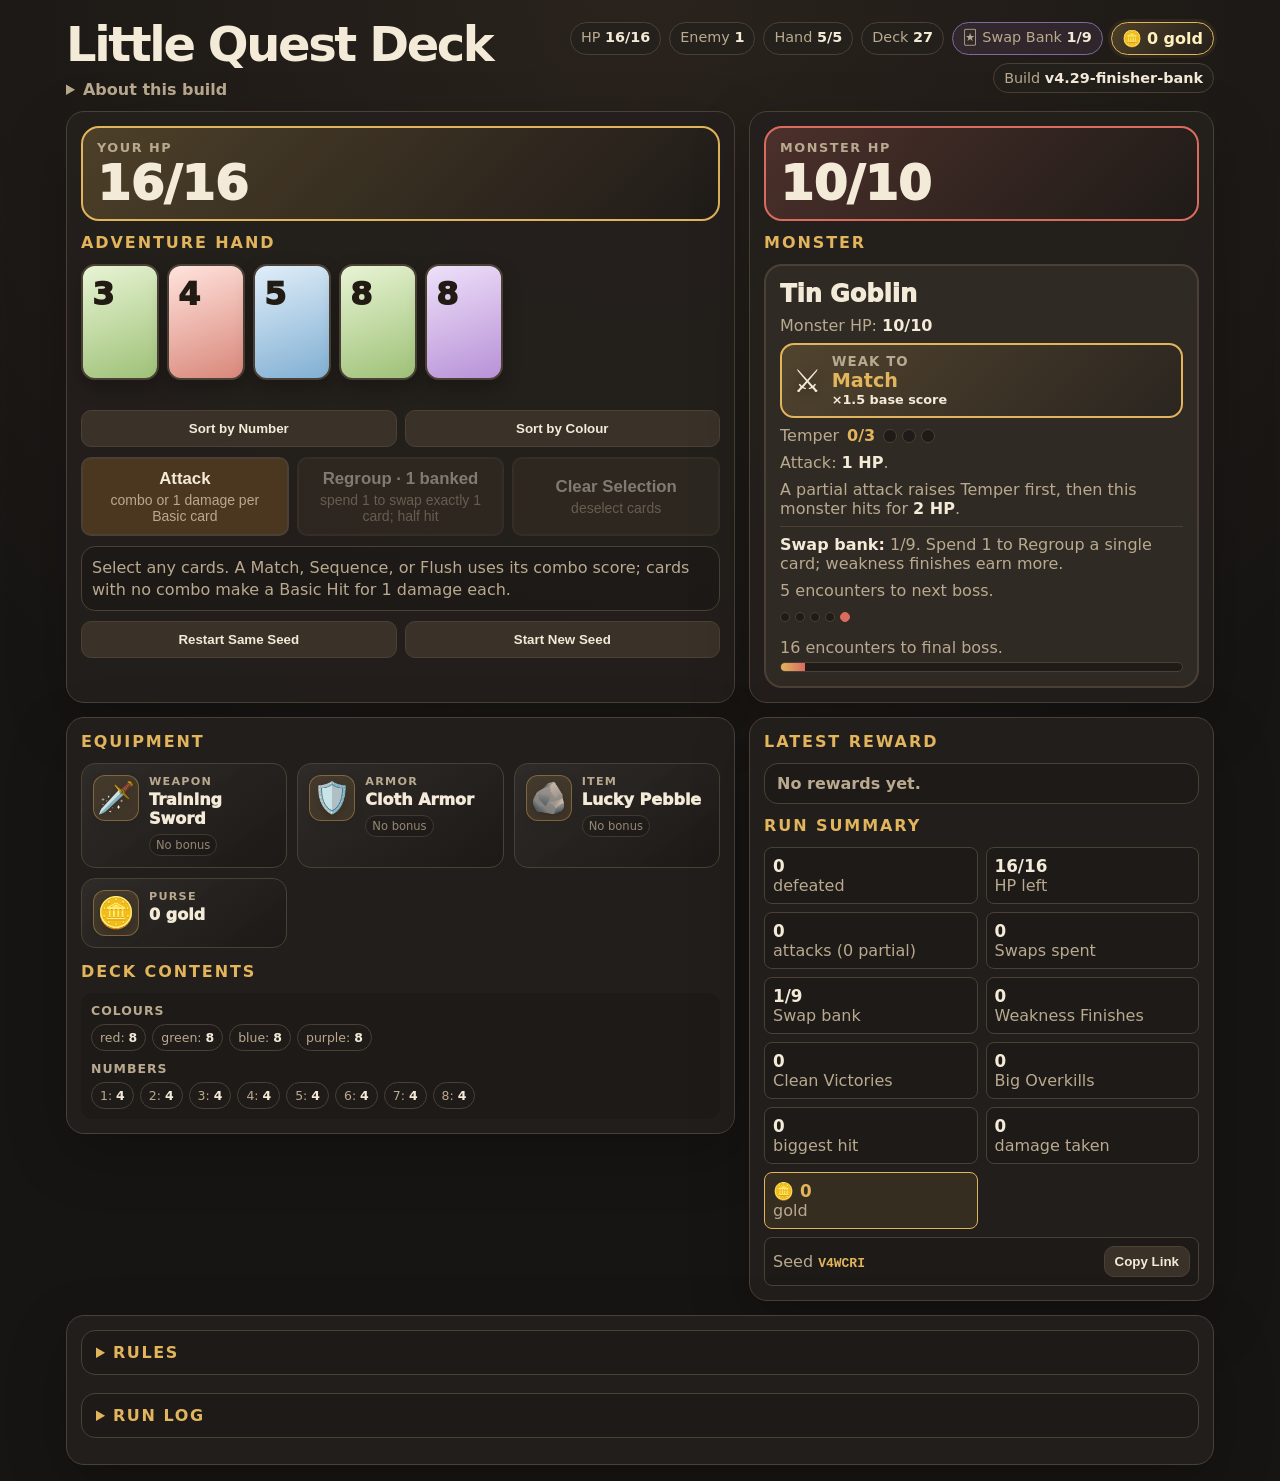
==== commit d21529a8: "Add finisher rewards and persistent shops" ====
--- a/public/index.html
+++ b/public/index.html
@@ -13,7 +13,7 @@
       <h1>Little Quest Deck</h1>
       <details class="about-box">
         <summary>About this build</summary>
-        <div class="subtitle">A stripped-back card-combo prototype. Fight one enemy at a time. Attack with selected cards, spend a limited Regroup to swap one card, or clear your selection without spending a turn. Partial attacks raise enemy Temper before retaliation. Defeating an enemy fully refills your hand. <strong id="buildLabel"></strong></div>
+        <div class="subtitle">A stripped-back card-combo prototype. Build Match, Sequence, and Flush attacks—or submit any cards for a small Basic Hit. Weakness Finishes bank single-card Swaps for later, while precise and overkill victories earn different rewards. <strong id="buildLabel"></strong></div>
       </details>
     </div>
     <div class="stats">
@@ -21,8 +21,8 @@
       <div class="stat">Enemy <strong id="encounter"></strong></div>
       <div class="stat">Hand <strong id="handCount"></strong></div>
       <div class="stat">Deck <strong id="deckCount"></strong></div>
-      <div class="stat">Regroups <strong id="discardCount"></strong></div>
-      <div class="stat">Gold <strong id="goldCount"></strong></div>
+      <div class="stat swap-stat">🃏 Swap Bank <strong id="discardCount"></strong></div>
+      <div class="stat money-stat">🪙 <strong id="goldCount"></strong></div>
       <div class="stat">Build <strong id="buildStat"></strong></div>
     </div>
   </div>
@@ -38,7 +38,7 @@
       </div>
       <div class="actions combat-actions">
         <button class="action-btn" id="attackBtn">Attack <small>auto-best combo</small></button>
-        <button class="action-btn" id="discardBtn">Regroup · 1/1 <small>swap exactly 1 card; half hit</small></button>
+        <button class="action-btn" id="discardBtn">Regroup · 1 banked <small>spend 1 to swap exactly 1 card; half hit</small></button>
         <button class="action-btn" id="clearSelectionBtn">Clear Selection <small>deselect cards</small></button>
       </div>
       <div class="score-preview" id="scorePreview"></div>
@@ -76,22 +76,23 @@
       <details class="rules-box">
         <summary>Rules</summary>
       <ul class="rules">
-        <li><strong>Attack</strong> with selected cards. The game automatically chooses the highest-scoring valid combo: Match, Sequence, or Flush. The score panel shows every part of the total. The Attack button turns green when the selected attack will defeat the enemy, red when it only deals partial damage.</li>
+        <li><strong>Attack</strong> with selected cards. Match, Sequence, and Flush use their combo scores. If the selected cards make no combo, they become a Basic Hit for 1 damage per card. The score panel shows every part of the total. Lethal cards get a separate Finisher animation that stacks with the weakness effect.</li>
         <li>Starting hand size is 5. Hand size can rise to a max of 7.</li>
         <li><strong>Match scores:</strong> Pair 9, Three-kind 27, Four-kind 63. Match groups stack, so two pair = 18 and full house = 36.</li>
         <li><strong>Sequence scores:</strong> 3/4/5/6/7 cards score 15/35/68/120/192.</li>
         <li><strong>Flush scores:</strong> 3/4/5/6/7 cards score 12/28/55/96/154. A straight flush stacks its Sequence and Flush scores.</li>
-        <li><strong>Valid combos:</strong> Match = one or more matching-number groups, including pair, two pair, three/four of a kind, or full house; unmatched selected cards add no Match score. Sequence = 3+ consecutive numbers. Flush = 3+ same colour.</li>
+        <li><strong>Combos:</strong> Match = one or more matching-number groups, including pair, two pair, three/four of a kind, or full house; unmatched selected cards add no Match score. Sequence = 3+ consecutive numbers. Flush = 3+ same colour. A non-combo selection is always a valid Basic Hit.</li>
         <li>Enemy weakness is one broad family: Match, Sequence, or Flush. Matching it multiplies the combo's base score by 1.5 before equipment bonuses. Matching selected cards glow and jiggle so the bonus is hard to miss. Combo bonuses stack; a straight flush gets both Sequence and Flush.</li>
         <li>Enemies have HP. If your attack is less than their total HP, it still knocks their HP down, raises Temper by 1, then they hit back.</li>
-        <li><strong>Temper:</strong> each enemy starts at 0 Temper. Partial attacks and emergency swaps raise Temper before retaliation, up to 3. Each Temper adds +1 to that enemy's attack. Temper resets when a new enemy appears.</li>
+        <li><strong>Temper:</strong> each enemy starts at 0 Temper. Partial attacks raise Temper before retaliation, up to 3. Each Temper adds +1 to that enemy's attack. Temper resets when a new enemy appears.</li>
         <li>Enemies 5, 10, and 15 are bosses. Enemy 16 is the final boss: -1 effective hand size, Crown Cracks damage applied, win prize on defeat, then you can keep playing endless mode.</li>
-        <li><strong>Regroup:</strong> swap exactly one selected card and take a half-strength hit. You get one Regroup charge for each five-encounter chapter; it recharges after defeating a boss. If the charge is spent and your hand has no valid attack at all, an Emergency Swap is allowed but raises Temper and takes a full-strength hit.</li>
+        <li><strong>Swap Bank / Regroup:</strong> start with 1 Swap token. Spend 1 to replace exactly one selected card and take a half-strength hit. Defeating an enemy with its weakness earns +1 Swap token, up to 9, so tokens can be saved for bosses.</li>
         <li><strong>Clear Selection</strong> deselects your current cards without spending a turn.</li>
         <li>After a non-lethal attack, replace every card played. Defeating an enemy fully refills your hand for the next encounter.</li>
-        <li><strong>Clean Victory:</strong> defeat with 0-3 excess damage to gain +2 gold. Before the final boss, each Clean Victory also removes 2 HP from its crown, capped at 12 HP total. Boss Clean Victories also heal 1 HP.</li>
+        <li><strong>Victory bonuses:</strong> 0-3 excess damage is a Clean Victory worth +2 gold; before the final boss it also cracks 2 crown HP, capped at 12, and boss Clean Victories heal 1 HP. A Big Overkill of 4+ excess damage earns +1 gold and raises a normal monster's equipment chance from 15% to 30%. Weakness Finishes also earn a Swap token.</li>
         <li>Each run has a seed in the page URL. Restart the same seed to replay identical cards, enemies, and rewards, or start a new seed for a fresh run.</li>
-        <li>Equipment slots start with basic no-bonus gear. Normal monsters have a 15% chance to drop equipment; boss shops remain guaranteed. New gear is labelled as a clear upgrade, clear downgrade, or trade-off against the equipped item before you choose.</li>
+        <li>Equipment slots start with basic no-bonus gear. Normal monsters have a 15% base equipment chance; boss shops are guaranteed. New gear is labelled as a clear upgrade, clear downgrade, or trade-off. The Bigger Backpack has its own 🎒 card and clearly shows Hand +1.</li>
+        <li><strong>Shop:</strong> buying an item marks only that card sold; the remaining shelf stays put. Rerolling the whole shelf costs 4 gold, then 6, 8, and so on during that shop visit.</li>
         <li>Deck editing rewards — adding or removing cards — are not in this build yet.</li>
       </ul>
       </details>
--- a/public/styles.css
+++ b/public/styles.css
@@ -49,6 +49,9 @@
 .stats { display: flex; flex-wrap: wrap; gap: 8px; justify-content: flex-end; }
 .stat { background: rgba(36,32,28,0.82); border: 1px solid var(--border); border-radius: 999px; padding: 6px 10px; color: var(--muted); font-size:0.9rem; }
 .stat strong { color: var(--text); }
+.money-stat { border-color:var(--gold); background:linear-gradient(135deg,rgba(226,180,92,0.24),rgba(36,32,28,0.88)); color:var(--gold); font-size:1rem; box-shadow:0 0 0 3px rgba(226,180,92,0.07); }
+.money-stat strong { color:#fff1bd; }
+.swap-stat { border-color:#7d6aa0; background:rgba(178,132,216,0.10); }
 .grid { display: grid; grid-template-columns: minmax(0, 1.18fr) minmax(320px, 0.82fr); gap: 14px; align-items:start; }
 .info-grid { display:grid; grid-template-columns: minmax(0, 1.18fr) minmax(320px, 0.82fr); gap:14px; margin-top:14px; align-items:start; }
 .info-main { grid-column: 1; }
@@ -77,7 +80,13 @@
 .card { width: 78px; height: 116px; border-radius: 14px; border: 2px solid var(--border); background: linear-gradient(160deg, #f7ebd1, #d9c49a); color: #211b14; display: flex; flex-direction: column; justify-content: space-between; padding: 9px; cursor: pointer; box-shadow: 0 8px 18px rgba(0,0,0,0.25); user-select: none; position: relative; overflow: hidden; }
 .card.selected { outline: 4px solid var(--gold); transform: translateY(-5px); }
 .card.weakness-hit { outline-color:#ffe08a; box-shadow:0 0 0 4px rgba(255,224,138,0.18), 0 10px 26px rgba(226,180,92,0.55); animation:weaknessJiggle 620ms ease-in-out; }
-.weakness-tag { align-self:center; border-radius:999px; padding:3px 7px; background:#2f5f35; color:#fff8d8; font-size:0.76rem; font-weight:950; box-shadow:0 2px 5px rgba(0,0,0,0.22); }
+.card.finisher-ready { outline-color:#b8ef91; box-shadow:0 0 0 5px rgba(131,179,107,0.23),0 10px 28px rgba(131,179,107,0.6); }
+.card.finisher-ready::after { content:'💀'; position:absolute; top:5px; right:6px; font-size:1rem; animation:finisherPulse 650ms ease-in-out infinite alternate; }
+.card.weakness-hit.finisher-ready { outline-color:#fff0a6; box-shadow:0 0 0 4px rgba(255,224,138,0.23),0 0 0 8px rgba(131,179,107,0.18),0 12px 30px rgba(226,180,92,0.58); }
+.card-tags { display:flex; flex-direction:column; align-items:center; gap:4px; min-height:24px; }
+.weakness-tag, .finisher-tag { border-radius:999px; padding:3px 7px; color:#fff8d8; font-size:0.7rem; font-weight:950; box-shadow:0 2px 5px rgba(0,0,0,0.22); white-space:nowrap; }
+.weakness-tag { background:#2f5f35; }
+.finisher-tag { background:#70352f; }
 .card .num { font-size: 2rem; font-weight: 950; }
 .card.red { background: linear-gradient(160deg, #ffe3dd, #d9877a); }
 .card.green { background: linear-gradient(160deg, #e8f4d4, #9ec177); }
@@ -86,12 +95,15 @@
 .score-preview { margin-top: 10px; border: 1px solid var(--border); border-radius: 14px; padding: 10px; color: var(--muted); background: rgba(0,0,0,0.16); line-height: 1.35; }
 .score-preview strong { color: var(--text); }
 .weakness-hit-banner { border:2px solid var(--gold); border-radius:12px; padding:8px 10px; margin-bottom:10px; background:linear-gradient(90deg,rgba(226,180,92,0.28),rgba(131,179,107,0.18)); color:#fff2c4; font-weight:950; letter-spacing:0.03em; animation:bonusPop 520ms ease-out; }
+.finisher-banner { border:2px solid var(--green); border-radius:12px; padding:8px 10px; margin-bottom:10px; background:linear-gradient(90deg,rgba(131,179,107,0.23),rgba(217,107,95,0.18)); color:#e8ffd5; font-weight:950; letter-spacing:0.03em; animation:finisherBanner 620ms ease-in-out 2 alternate; }
 .score-breakdown-label { margin-top:10px; color:var(--muted); font-size:0.75rem; text-transform:uppercase; font-weight:900; letter-spacing:0.1em; }
 .forecast { display:grid; grid-template-columns:repeat(2,minmax(0,1fr)); gap:8px; margin-top:10px; }
 .forecast-item { border:1px solid var(--border); background:rgba(255,255,255,0.04); border-radius:8px; padding:8px; }
 .forecast-item span { display:block; color:var(--muted); font-size:0.78rem; text-transform:uppercase; font-weight:800; }
 .forecast-item strong { display:block; margin-top:2px; }
 .clean-forecast { color:var(--gold); font-weight:900; margin-top:9px; }
+.overkill-forecast { color:#f0a89e; font-weight:900; margin-top:9px; }
+.swap-forecast { color:#cfa7ef; font-weight:900; margin-top:9px; }
 .score-big { display:flex; align-items:baseline; gap:10px; margin-bottom:8px; }
 .score-number { font-size:2rem; font-weight:950; color:var(--gold); line-height:1; }
 .score-formula { display:grid; grid-template-columns: repeat(auto-fit, minmax(105px, 1fr)); gap:8px; margin-top:8px; }
@@ -101,6 +113,7 @@
 .score-part.weakness { border-color:var(--gold); background:rgba(226,180,92,0.14); }
 .score-part.weakness b { color:var(--gold); }
 .score-part.gear { border-color:#6f92b2; background:rgba(111,169,216,0.10); }
+.score-part.basic { border-color:#827666; background:rgba(185,169,143,0.09); }
 .curse-note { margin-top:8px; color:var(--red); font-weight:800; }
 .actions { display: grid; grid-template-columns: repeat(3, 1fr); gap: 8px; margin-top: 10px; }
 .combat-actions { margin-top: 10px; margin-bottom: 10px; }
@@ -114,6 +127,8 @@
 .run-summary { display:grid; grid-template-columns:repeat(2,minmax(0,1fr)); gap:8px; }
 .summary-stat { border:1px solid var(--border); border-radius:8px; padding:8px; background:rgba(0,0,0,0.14); color:var(--muted); }
 .summary-stat strong { display:block; color:var(--text); font-size:1.05rem; }
+.money-summary { border-color:var(--gold); background:rgba(226,180,92,0.10); }
+.money-summary strong { color:var(--gold); }
 .summary-seed { grid-column:1 / -1; display:flex; align-items:center; justify-content:space-between; gap:8px; }
 .summary-seed code { color:var(--gold); font-weight:900; overflow-wrap:anywhere; }
 .summary-seed button { padding:7px 10px; flex:0 0 auto; }
@@ -143,14 +158,23 @@
 .comparison-change.loss strong { color:var(--red); }
 .modal { position: fixed; inset: 0; background: rgba(0,0,0,0.68); display:none; align-items:center; justify-content:center; z-index:20; padding:20px; }
 .modal.show { display:flex; }
-.modal-card { width:min(560px, 100%); border:2px solid var(--gold); border-radius:20px; background:linear-gradient(160deg,#302a24,#1f1b18); padding:20px; box-shadow:0 24px 80px rgba(0,0,0,0.5); }
+.modal-card { width:min(560px, 100%); max-height:calc(100vh - 24px); overflow:auto; border:2px solid var(--gold); border-radius:20px; background:linear-gradient(160deg,#302a24,#1f1b18); padding:20px; box-shadow:0 24px 80px rgba(0,0,0,0.5); }
 .modal-card h2 { margin:0 0 8px; color:var(--gold); }
 .modal-card p { color:var(--muted); line-height:1.45; }
 .modal-actions { display:grid; gap:10px; margin-top:14px; }
 .shop-offer { border:1px solid var(--border); border-radius:14px; padding:10px; background:rgba(255,255,255,0.04); }
 .shop-offer button { width:100%; margin-top:8px; }
 .shop-offer .gear-card { min-height:auto; }
-.shop-price { color:var(--gold); font-weight:900; margin-top:8px; }
+.shop-offer.sold { opacity:0.52; }
+.shop-special { display:flex; gap:10px; align-items:center; border:1px solid var(--border); border-radius:14px; padding:10px; background:rgba(0,0,0,0.14); }
+.shop-special.backpack-offer { border:2px solid var(--gold); background:linear-gradient(135deg,rgba(226,180,92,0.21),rgba(178,132,216,0.10)); box-shadow:0 0 0 4px rgba(226,180,92,0.06); }
+.shop-special.backpack-offer .gear-icon { width:58px; height:58px; font-size:2.5rem; }
+.special-effect { color:var(--gold); font-size:1.25rem; font-weight:950; }
+.special-detail { color:var(--muted); font-size:0.8rem; font-weight:750; }
+.shop-wallet { display:flex; justify-content:space-between; align-items:center; gap:14px; border:2px solid var(--gold); border-radius:14px; padding:10px 12px; margin:10px 0; background:linear-gradient(135deg,rgba(226,180,92,0.25),rgba(0,0,0,0.18)); color:var(--gold); font-weight:900; }
+.shop-wallet strong { color:#fff1bd; font-size:2rem; line-height:1; }
+.reroll-btn { border-color:#7d6aa0; background:rgba(178,132,216,0.14); }
+.reroll-btn small { display:block; color:var(--muted); font-weight:600; margin-top:3px; }
 .boss-track { display:flex; gap:5px; align-items:center; margin-top:4px; }
 .boss-dot { width:10px; height:10px; border-radius:999px; border:1px solid var(--border); background:#1f1b18; }
 .boss-dot.done { background:var(--gold); border-color:var(--gold); }
@@ -161,6 +185,8 @@
 @keyframes hpShake { 0%,100% { transform:translateX(0); } 15% { transform:translateX(-9px); } 30% { transform:translateX(9px); } 45% { transform:translateX(-7px); } 60% { transform:translateX(7px); } 75% { transform:translateX(-3px); } }
 @keyframes weaknessJiggle { 0%,100% { transform:translateY(-5px) rotate(0); } 20% { transform:translateY(-7px) rotate(-3deg); } 40% { transform:translateY(-5px) rotate(3deg); } 60% { transform:translateY(-7px) rotate(-2deg); } 80% { transform:translateY(-5px) rotate(2deg); } }
 @keyframes bonusPop { 0% { transform:scale(0.96); opacity:0.55; } 65% { transform:scale(1.02); opacity:1; } 100% { transform:scale(1); } }
+@keyframes finisherPulse { 0%,100% { box-shadow:0 0 0 3px rgba(217,107,95,0.30),0 12px 24px rgba(0,0,0,0.28); } 50% { box-shadow:0 0 0 7px rgba(217,107,95,0.12),0 0 26px rgba(217,107,95,0.55); } }
+@keyframes finisherBanner { 0%,100% { transform:scale(1); box-shadow:0 0 0 0 rgba(131,179,107,0); } 50% { transform:scale(1.025); box-shadow:0 0 0 5px rgba(131,179,107,0.18),0 0 22px rgba(217,107,95,0.25); } }
 .final-track { margin-top:8px; }
 .final-bar { height:10px; border:1px solid var(--border); border-radius:999px; background:#1f1b18; overflow:hidden; margin-top:5px; }
 .final-fill { height:100%; background:linear-gradient(90deg, var(--gold), var(--red)); }
